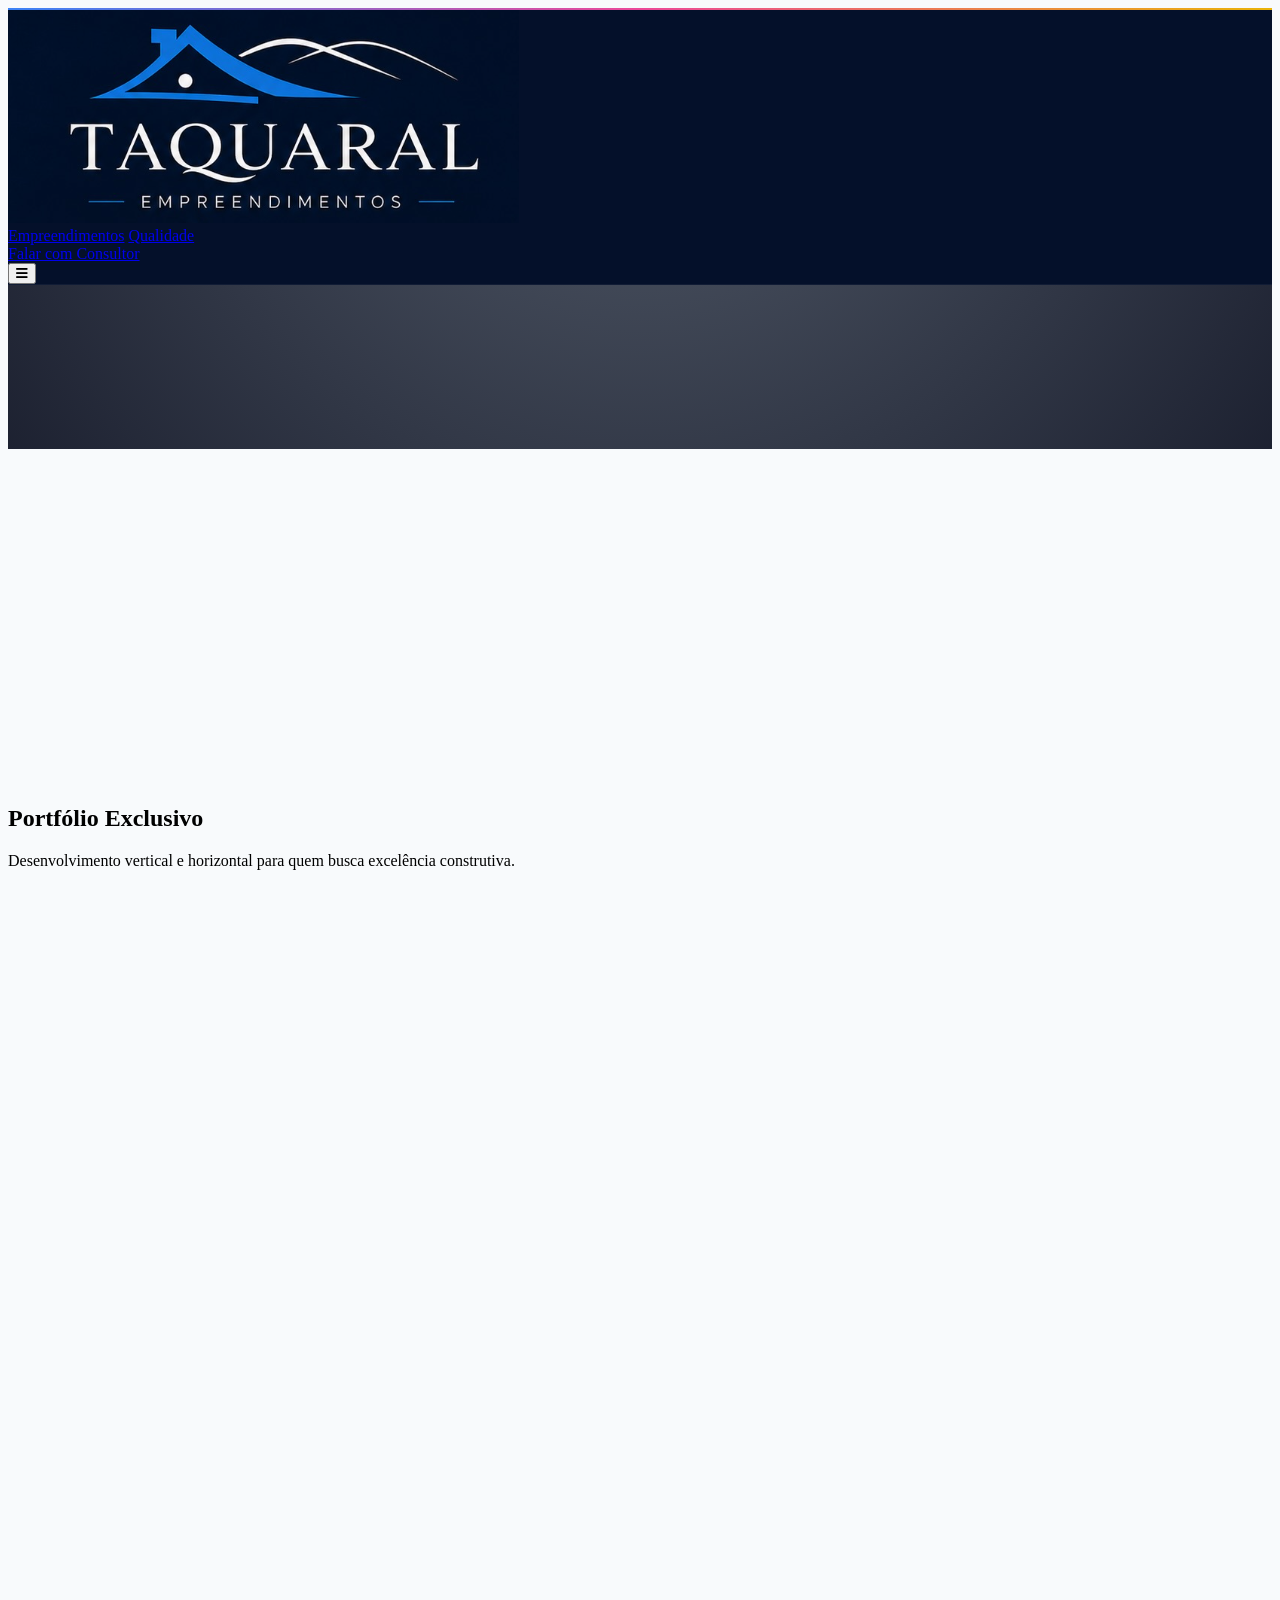
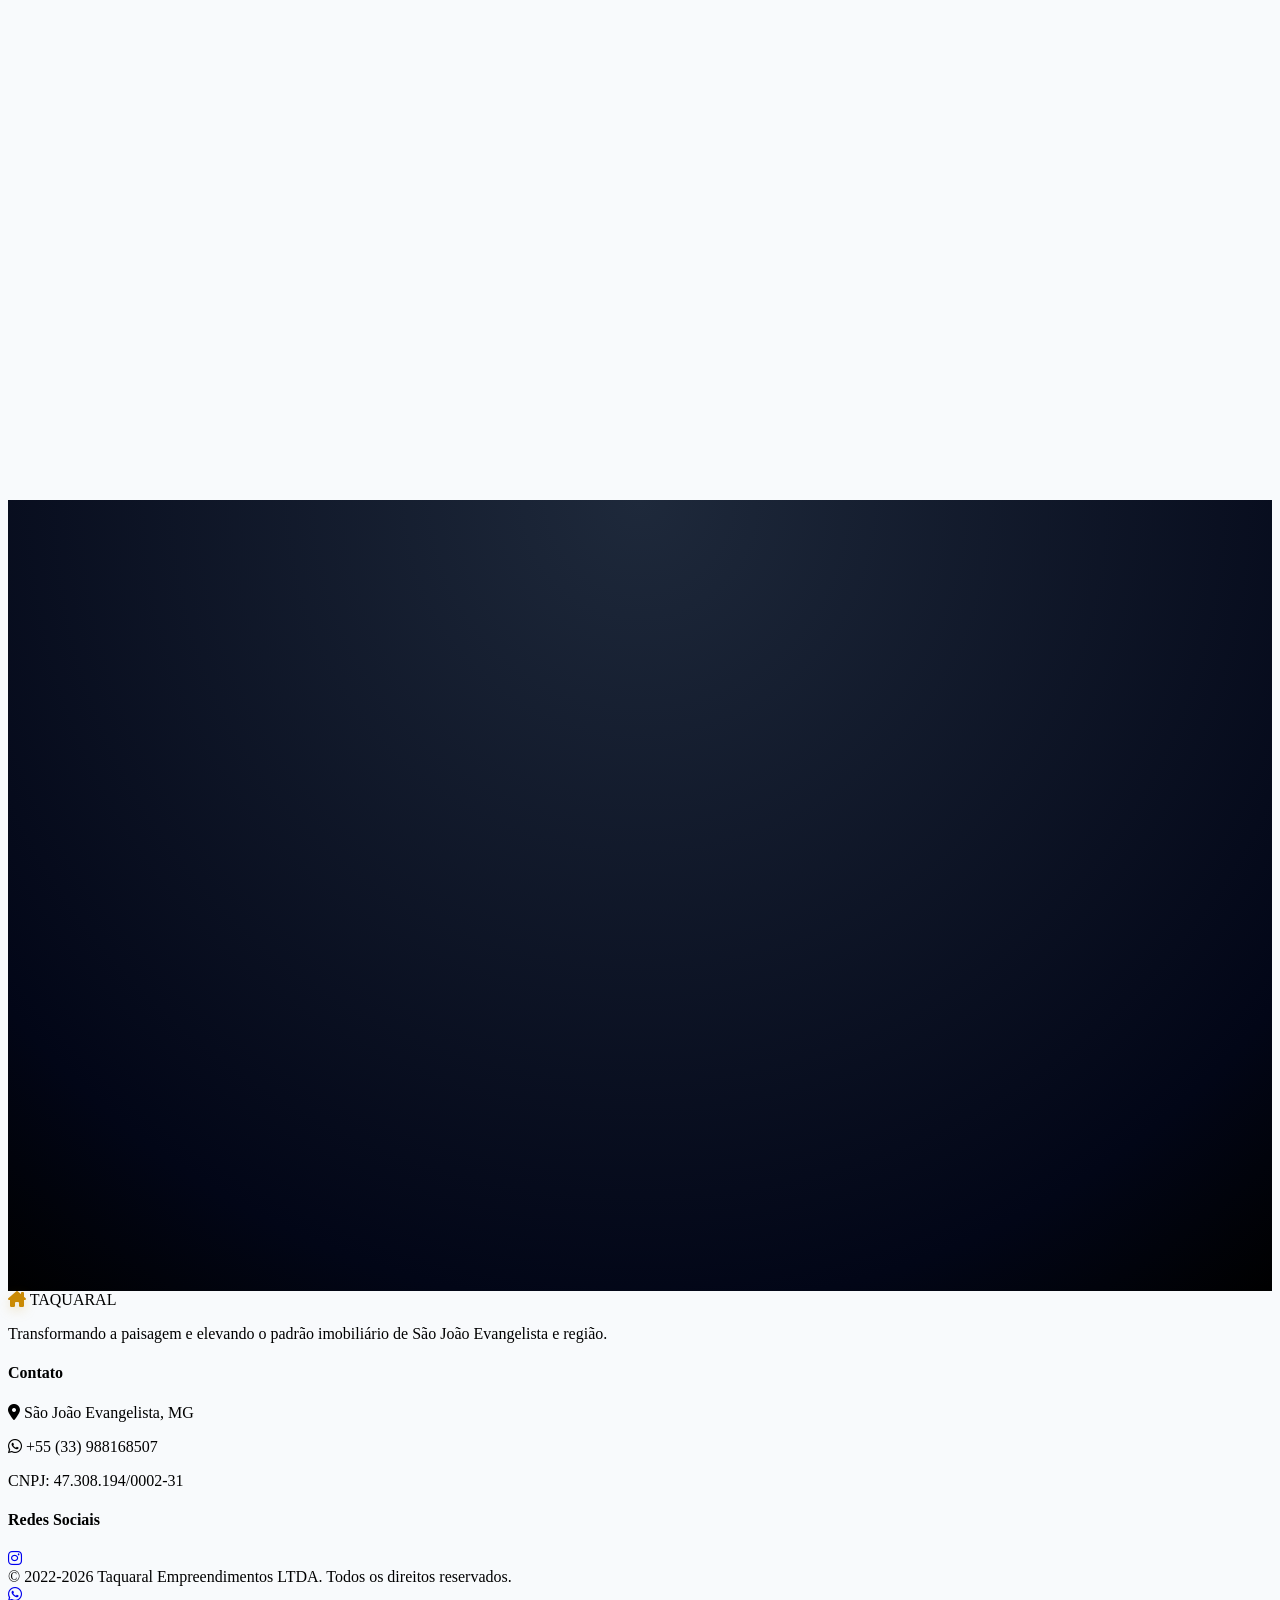
==== index.html @ 6a2c551d "Primeira versão do site Taquaral" ====
<!DOCTYPE html>
<html lang="pt-BR">
<head>
    <meta charset="UTF-8">
    <meta name="viewport" content="width=device-width, initial-scale=1.0">
    <title>Taquaral Empreendimentos | Elevando o Padrão em São João Evangelista</title>
    
    <link rel="preconnect" href="https://fonts.googleapis.com">
    <link rel="preconnect" href="https://fonts.gstatic.com" crossorigin>
    <link href="https://fonts.googleapis.com/css2?family=Inter:wght@300;400;600&family=Playfair+Display:wght@600;700&display=swap" rel="stylesheet">
    <link rel="stylesheet" href="https://cdnjs.cloudflare.com/ajax/libs/font-awesome/6.4.0/css/all.min.css">
    <link href="https://unpkg.com/aos@2.3.1/dist/aos.css" rel="stylesheet">
    <link rel="icon" type="image/png" sizes="16x16"  href="./favicons/favicon-16x16.png">
    <meta name="msapplication-TileColor" content="#ffffff">
    <meta name="theme-color" content="#ffffff">
    <link rel="stylesheet" href="style.css">
    
    <script src="https://cdn.tailwindcss.com"></script>
    <script src="script.js" defer></script>
</head>
<body class="font-sans text-gray-800 bg-slate-50 antialiased">

    <header class="fixed w-full z-50 glass-surface-dark border-holographic-top transition-all duration-500"
    style="background: #04102a;">
        <div class="max-w-7xl mx-auto px-6 lg:px-12">
            <div class="flex justify-between items-center h-24">
                <div class="flex items-center gap-4 flex-shrink-0">
                    <!-- <i class="fa-solid fa-house-chimney text-3xl icon-trust-gold"></i> -->
                    <!-- <div class="flex flex-col justify-center mt-1">
                        <span class="font-serif font-bold text-2xl text-white tracking-[0.15em] leading-none">TAQUARAL</span>
                        <span class="font-sans text-[0.55rem] text-gray-400 tracking-[0.4em] font-semibold uppercase leading-tight mt-1 ml-1">Empreendimentos</span>
                    </div> -->
                    <div class="h-20 w-48 flex items-center">
                        <img
                            src="./img/logo.png"
                            alt="Logo"
                            class="w-full h-full object-contain"
                        >
                    </div>
                </div>
                <nav class="hidden md:flex space-x-10">
                    <a href="#empreendimentos" class="text-gray-300 hover:text-white transition font-medium text-sm tracking-wide">Empreendimentos</a>
                    <a href="#qualidade" class="text-gray-300 hover:text-white transition font-medium text-sm tracking-wide">Qualidade</a>
                </nav>
                <div class="hidden md:flex">
                    <a href="https://wa.me/5533988168507" target="_blank" class="text-sm font-semibold tracking-wide text-white border border-gray-600 hover:border-taquaral-gold hover:text-taquaral-gold px-8 py-3 rounded-full transition-all duration-300 ease-out">
                        Falar com Consultor
                    </a>
                </div>
                <div class="md:hidden flex items-center">
                    <button class="text-white text-2xl"><i class="fa-solid fa-bars"></i></button>
                </div>
            </div>
        </div>
    </header>

    <section class="relative pt-48 pb-32 lg:pt-56 lg:pb-40 bg-hero-image overflow-hidden">
        <div class="relative max-w-5xl mx-auto px-6 lg:px-12 text-center flex flex-col items-center">
            <span data-aos="fade-down" class="inline-block py-1.5 px-4 rounded-full border border-gray-700 bg-white/5 backdrop-blur-sm text-gray-300 font-medium text-xs mb-10 uppercase tracking-[0.2em]">
                Pioneirismo em São João Evangelista
            </span>
            <h1 data-aos="fade-up" data-aos-delay="100" class="text-5xl md:text-7xl font-serif font-bold text-white mb-8 leading-[1.1] tracking-tight">
                Elevando o padrão <br/> 
                <span class="text-gradient-holographic">do seu novo lar.</span>
            </h1>
            <p data-aos="fade-up" data-aos-delay="200" class="mt-6 text-lg md:text-xl text-gray-400 max-w-2xl mx-auto mb-14 font-light leading-relaxed">
                Do 1º prédio de 10 andares da cidade aos loteamentos perfeitamente planejados. Descubra o equilíbrio entre conforto, valorização e qualidade certificada.
            </p>
            <div data-aos="fade-up" data-aos-delay="300">
                <a href="#empreendimentos" class="btn-premium inline-flex items-center gap-3 bg-amber-500 hover:bg-amber-400 text-slate-900 px-10 py-4 rounded-full font-bold text-[0.9rem] uppercase tracking-widest transition-all">
                    Conhecer o Portfólio
                    <i class="fa-solid fa-arrow-right text-sm"></i>
                </a>
            </div>
        </div>
    </section>

    <section class="relative z-10 -mt-16 mx-4 sm:mx-8 lg:max-w-6xl lg:mx-auto">
        <div data-aos="fade-up" data-aos-delay="400" class="glass-surface rounded-2xl p-2 shadow-premium">
            <div class="grid grid-cols-1 md:grid-cols-3 gap-1 md:gap-0 divide-y md:divide-y-0 md:divide-x divide-gray-200/50">
                <div class="p-10 flex flex-col items-center text-center group">
                    <i class="fa-solid fa-certificate text-3xl icon-trust-gold mb-5 transition-transform duration-500 group-hover:scale-110"></i>
                    <h3 class="font-serif font-bold text-slate-900 text-lg mb-2">Qualidade Certificada</h3>
                    <p class="text-sm text-gray-500 font-light leading-relaxed">Selo internacional (ISO 9001) que comprova nosso padrão de gestão.</p>
                </div>
                <div class="p-10 flex flex-col items-center text-center group">
                    <i class="fa-solid fa-shield-halved text-3xl text-blue-600 mb-5 transition-transform duration-500 group-hover:scale-110"></i>
                    <h3 class="font-serif font-bold text-slate-900 text-lg mb-2">Obra Segura e Fiscalizada</h3>
                    <p class="text-sm text-gray-500 font-light leading-relaxed">Certificação nacional que garante segurança e qualidade em cada etapa da construção.</p>
                </div>
                <div class="p-10 flex flex-col items-center text-center group">
                    <i class="fa-solid fa-city text-3xl text-pink-600 mb-5 transition-transform duration-500 group-hover:scale-110"></i>
                    <h3 class="font-serif font-bold text-slate-900 text-lg mb-2">Desenvolvimento Urbano</h3>
                    <p class="text-sm text-gray-500 font-light leading-relaxed">Transformando a paisagem de São João Evangelista.</p>
                </div>
            </div>
        </div>
    </section>

    <section id="empreendimentos" class="py-32 bg-slate-50">
        <div class="max-w-7xl mx-auto px-6 lg:px-12">
            <div class="text-center mb-20">
                <h2 class="text-4xl font-serif font-bold text-slate-900 mb-4">Portfólio Exclusivo</h2>
                <div class="h-1 w-12 bg-amber-500 mx-auto mb-6"></div>
                <p class="text-gray-500 max-w-2xl mx-auto font-light">Desenvolvimento vertical e horizontal para quem busca excelência construtiva.</p>
            </div>

            <div class="grid grid-cols-1 md:grid-cols-2 lg:grid-cols-3 gap-12">
                <div data-aos="fade-up" data-aos-delay="100" class="card-interactive bg-white rounded-2xl overflow-hidden border border-gray-100 shadow-premium flex flex-col">
                    <div class="h-72 overflow-hidden relative">
                        <div class="absolute top-5 left-5 bg-slate-900/80 backdrop-blur-md text-white text-[0.65rem] font-bold px-4 py-1.5 rounded-full z-10 tracking-widest uppercase border border-white/10">Lançamento</div>
                        <img src="img/imperador_residence.PNG" alt="Imperador Residence" class="w-full h-full object-cover transition-transform duration-700 hover:scale-105">
                    </div>
                    <div class="p-10 flex-grow flex flex-col">
                        <h3 class="font-serif font-bold text-2xl text-slate-900 mb-3">Imperador Residence</h3>
                        <p class="text-sm text-gray-500 font-light mb-8 leading-relaxed flex-grow">O primeiro edifício de 10 andares de São João Evangelista. Um marco urbano que redefine o morar bem.</p>
                        <a href="https://wa.me/5533988168507" target="_blank" class="inline-flex items-center text-amber-600 font-semibold text-sm tracking-wide group uppercase">
                            Consultar Unidades
                            <i class="fa-solid fa-arrow-right ml-2 transform transition-transform group-hover:translate-x-1"></i>
                        </a>
                    </div>
                </div>

                <div data-aos="fade-up" data-aos-delay="250" class="card-interactive bg-white rounded-2xl overflow-hidden border border-gray-100 shadow-premium flex flex-col">
                    <div class="h-72 overflow-hidden relative">
                        <img src="./img/icone_residensia.png" alt="Ícone Residence" class="w-full h-full object-cover transition-transform duration-700 hover:scale-105">" alt="Ícone Residence" class="w-full h-full object-cover transition-transform duration-700 hover:scale-105">
                    </div>
                    <div class="p-10 flex-grow flex flex-col">
                        <h3 class="font-serif font-bold text-2xl text-slate-900 mb-3">Ícone Residence</h3>
                        <p class="text-sm text-gray-500 font-light mb-8 leading-relaxed flex-grow">Exclusividade e alto padrão em apartamentos desenhados para o máximo conforto da sua família.</p>
                        <a href="https://wa.me/5533988168507" target="_blank" class="inline-flex items-center text-amber-600 font-semibold text-sm tracking-wide group uppercase">
                            Consultar Unidades
                            <i class="fa-solid fa-arrow-right ml-2 transform transition-transform group-hover:translate-x-1"></i>
                        </a>
                    </div>
                </div>

                <div data-aos="fade-up" data-aos-delay="400" class="card-interactive bg-white rounded-2xl overflow-hidden border border-gray-100 shadow-premium flex flex-col">
                    <div class="h-72 overflow-hidden relative">
                        <div class="absolute top-5 left-5 bg-emerald-600 text-white text-[0.65rem] font-bold px-4 py-1.5 rounded-full z-10 tracking-widest uppercase">Vendas Aceleradas</div>
                        <img src="img/la_reserve.png" alt="Loteamento LL'a Reserve" class="w-full h-full object-cover transition-transform duration-700 hover:scale-105">
                    </div>
                    <div class="p-10 flex-grow flex flex-col">
                        <h3 class="font-serif font-bold text-2xl text-slate-900 mb-3">Loteamento LL'a Reserve</h3>
                        <p class="text-sm text-gray-500 font-light mb-8 leading-relaxed flex-grow">Infraestrutura completa e planejamento urbano inteligente para você construir ou investir.</p>
                        <a href="https://wa.me/5533988168507" target="_blank" class="inline-flex items-center text-amber-600 font-semibold text-sm tracking-wide group uppercase">
                            Garantir Meu Lote
                            <i class="fa-solid fa-arrow-right ml-2 transform transition-transform group-hover:translate-x-1"></i>
                        </a>
                    </div>
                </div>
            </div>
        </div>
    </section>

    <section id="qualidade" class="py-32 bg-radial-navy relative text-white overflow-hidden">
        <div class="max-w-7xl mx-auto px-6 lg:px-12 relative z-10">
            <div class="grid grid-cols-1 lg:grid-cols-2 gap-16 items-center">
                <div data-aos="fade-right">
                    <h2 class="text-4xl font-serif font-bold mb-6 leading-tight">A única construtora da região com padrão de excelência auditado.</h2>
                    <p class="text-gray-400 mb-8 text-lg font-light leading-relaxed">
                        Em um mercado marcado pela informalidade, a Taquaral nasceu para profissionalizar o desenvolvimento urbano de São João Evangelista.
                    </p>
                    <ul class="space-y-6">
                        <li class="flex items-start gap-4">
                            <i class="fa-solid fa-circle-check text-amber-500 text-xl mt-1"></i>
                            <div>
                                <strong class="block text-lg font-serif">Certificação Rigorosa</strong>
                                <span class="text-gray-400 font-light">Processos documentados e auditorias independentes anuais.</span>
                            </div>
                        </li>
                        <li class="flex items-start gap-4">
                            <i class="fa-solid fa-people-group text-amber-500 text-xl mt-1"></i>
                            <div>
                                <strong class="block text-lg font-serif">Compromisso Social</strong>
                                <span class="text-gray-400 font-light">Incentivo contínuo ao esporte e à cultura local.</span>
                            </div>
                        </li>
                    </ul>
                    <div class="mt-10">
                        <a href="https://instagram.com/taquaralempreendimentos" target="_blank" class="inline-flex items-center gap-3 text-pink-400 hover:text-pink-300 font-semibold transition tracking-wide text-sm uppercase">
                            <i class="fa-brands fa-instagram text-xl"></i> Acompanhe bastidores no Instagram
                        </a>
                    </div>
                </div>
                <div class="grid grid-cols-2 gap-6">
                    <img data-aos="fade-down-left" src="https://images.unsplash.com/photo-1503387762-592deb58ef4e?q=80&w=600" alt="Obra 1" class="rounded-2xl object-cover h-80 w-full shadow-2xl">
                    <img data-aos="fade-up-left" data-aos-delay="200" src="./img/1048-600x600.jpg" alt="Obra 2" class="rounded-2xl object-cover h-80 w-full shadow-2xl mt-12">
                </div>
            </div>
        </div>
    </section>

    <footer class="bg-slate-950 text-gray-400 py-16 border-t border-slate-800">
        <div class="max-w-7xl mx-auto px-6 lg:px-12 grid grid-cols-1 md:grid-cols-3 gap-12">
            <div>
                <div class="flex items-center gap-3 mb-6">
                    <i class="fa-solid fa-house-chimney text-2xl icon-trust-gold"></i>
                    <span class="font-serif font-bold text-xl text-white tracking-widest">TAQUARAL</span>
                </div>
                <p class="text-sm font-light leading-relaxed">Transformando a paisagem e elevando o padrão imobiliário de São João Evangelista e região.</p>
            </div>
            <div>
                <h4 class="text-white font-serif font-bold text-lg mb-6">Contato</h4>
                <p class="text-sm font-light mb-3"><i class="fa-solid fa-location-dot mr-3 text-amber-500"></i> São João Evangelista, MG</p>
                <p class="text-sm font-light mb-3"><i class="fa-brands fa-whatsapp mr-3 text-amber-500"></i> +55 (33) 988168507</p>
                <p class="text-sm font-light mt-4 text-gray-500">CNPJ: 47.308.194/0002-31</p>
            </div>
            <div>
                <h4 class="text-white font-serif font-bold text-lg mb-6">Redes Sociais</h4>
                <a href="https://instagram.com/taquaralempreendimentos" target="_blank" class="w-12 h-12 rounded-full bg-slate-900 border border-slate-800 flex items-center justify-center hover:bg-amber-500 hover:text-slate-950 transition text-lg text-white">
                    <i class="fa-brands fa-instagram"></i>
                </a>
            </div>
        </div>
        <div class="max-w-7xl mx-auto px-6 lg:px-12 mt-16 pt-8 border-t border-slate-900 text-xs font-light text-center text-gray-600">
            &copy; 2022-2026 Taquaral Empreendimentos LTDA. Todos os direitos reservados.
        </div>
    </footer>

    <a href="https://wa.me/5533988168507" target="_blank" class="fixed bottom-8 right-8 bg-emerald-500 hover:bg-emerald-400 text-white w-16 h-16 rounded-full flex items-center justify-center text-3xl shadow-2xl hover:scale-105 transition-all z-50">
        <i class="fa-brands fa-whatsapp"></i>
    </a>

    <script src="https://unpkg.com/aos@2.3.1/dist/aos.js"></script>


</body>
</html>
---- style.css ----
html {
    scroll-behavior: smooth;
    -webkit-font-smoothing: antialiased;
    -moz-osx-font-smoothing: grayscale;
}

body {
    background-color: #f8fafc;
}

.bg-radial-navy {
    background: radial-gradient(circle at 50% 0%, #1e293b 0%, #020617 80%, #000000 100%);
}

.bg-hero-image {
    background-image: radial-gradient(circle at 50% 0%, rgba(30, 41, 59, 0.75) 0%, rgba(2, 6, 23, 0.92) 80%, rgba(0, 0, 0, 0.97) 100%),
    url('https://images.unsplash.com/photo-1545324418-cc1a3fa10c00?q=80&w=2000&auto=format&fit=crop');
    background-size: cover;
    background-position: center;
    background-repeat: no-repeat;
    background-attachment: fixed;
}

.text-gradient-holographic {
    background: linear-gradient(135deg, #3b82f6 0%, #ec4899 50%, #eab308 100%);
    -webkit-background-clip: text;
    -webkit-text-fill-color: transparent;
    background-clip: text;
}

.border-holographic-top {
    position: relative;
}

.border-holographic-top::before {
    content: '';
    position: absolute;
    top: 0; 
    left: 0; 
    right: 0;
    height: 2px;
    background: linear-gradient(90deg, #3b82f6, #ec4899, #eab308);
}

.glass-surface {
    background: rgba(255, 255, 255, 0.75);
    backdrop-filter: blur(16px);
    -webkit-backdrop-filter: blur(16px);
    border: 1px solid rgba(255, 255, 255, 0.4);
}

.glass-surface-dark {
    background: rgba(2, 6, 23, 0.75);
    backdrop-filter: blur(20px);
    -webkit-backdrop-filter: blur(20px);
    border-bottom: 1px solid rgba(255, 255, 255, 0.05);
}

.shadow-premium {
    box-shadow: 
        0 2px 4px rgba(15, 23, 42, 0.02),
        0 8px 16px rgba(15, 23, 42, 0.04),
        0 16px 32px rgba(15, 23, 42, 0.04),
        0 24px 64px rgba(15, 23, 42, 0.06);
}

:root {
    --ease-elite: cubic-bezier(0.16, 1, 0.3, 1); 
}

.card-interactive {
    transition: transform 0.6s var(--ease-elite), box-shadow 0.6s var(--ease-elite);
    will-change: transform;
}

.card-interactive:hover {
    transform: translateY(-8px);
    box-shadow: 
        0 4px 8px rgba(15, 23, 42, 0.02),
        0 16px 32px rgba(15, 23, 42, 0.06),
        0 32px 64px rgba(15, 23, 42, 0.08);
}

.btn-premium {
    position: relative;
    overflow: hidden;
    transition: all 0.4s var(--ease-elite);
}

.btn-premium::after {
    content: '';
    position: absolute;
    top: 0; 
    left: -100%;
    width: 100%; 
    height: 100%;
    background: linear-gradient(90deg, transparent, rgba(255,255,255,0.2), transparent);
    transition: left 0.6s var(--ease-elite);
}

.btn-premium:hover::after {
    left: 100%;
}

.btn-premium:hover {
    transform: translateY(-2px);
    box-shadow: 0 10px 20px -5px rgba(202, 138, 4, 0.3);
}

.icon-trust-gold {
    color: #ca8a04;
    filter: drop-shadow(0 4px 6px rgba(202, 138, 4, 0.2));
}
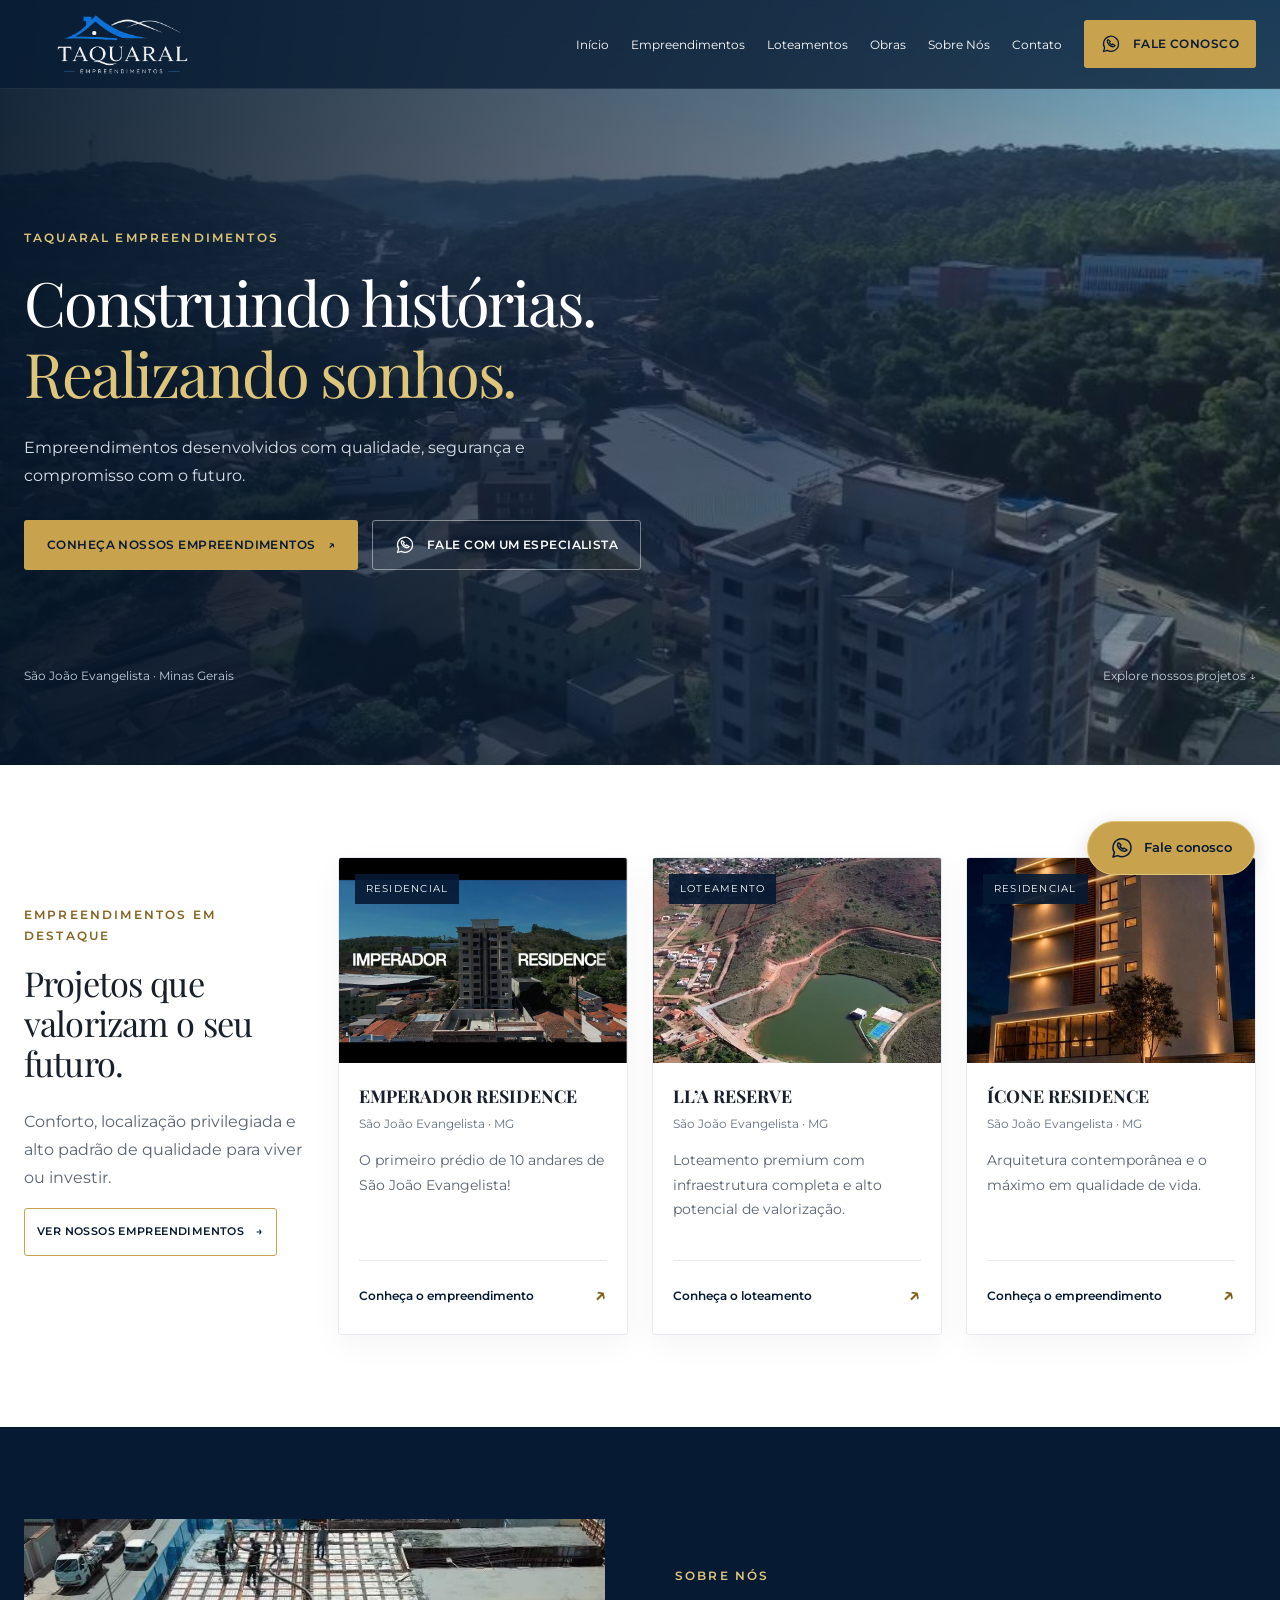
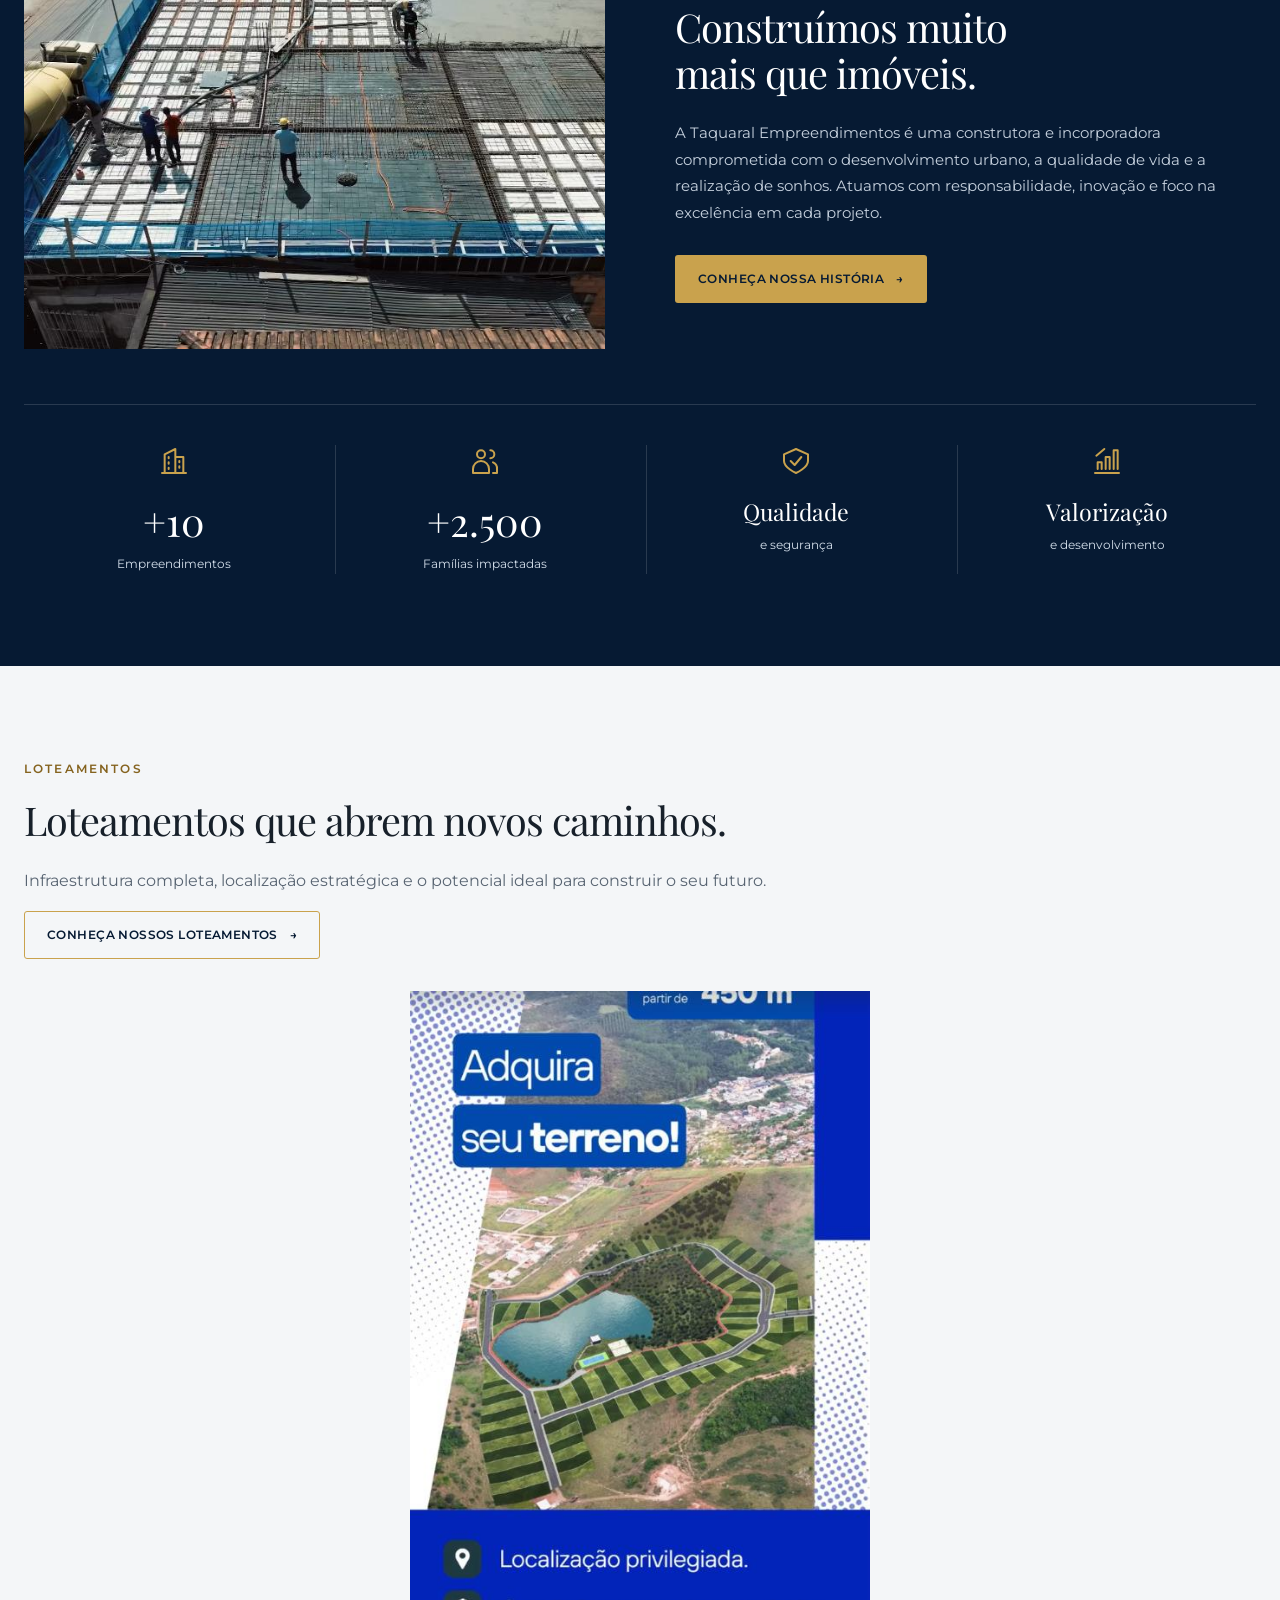
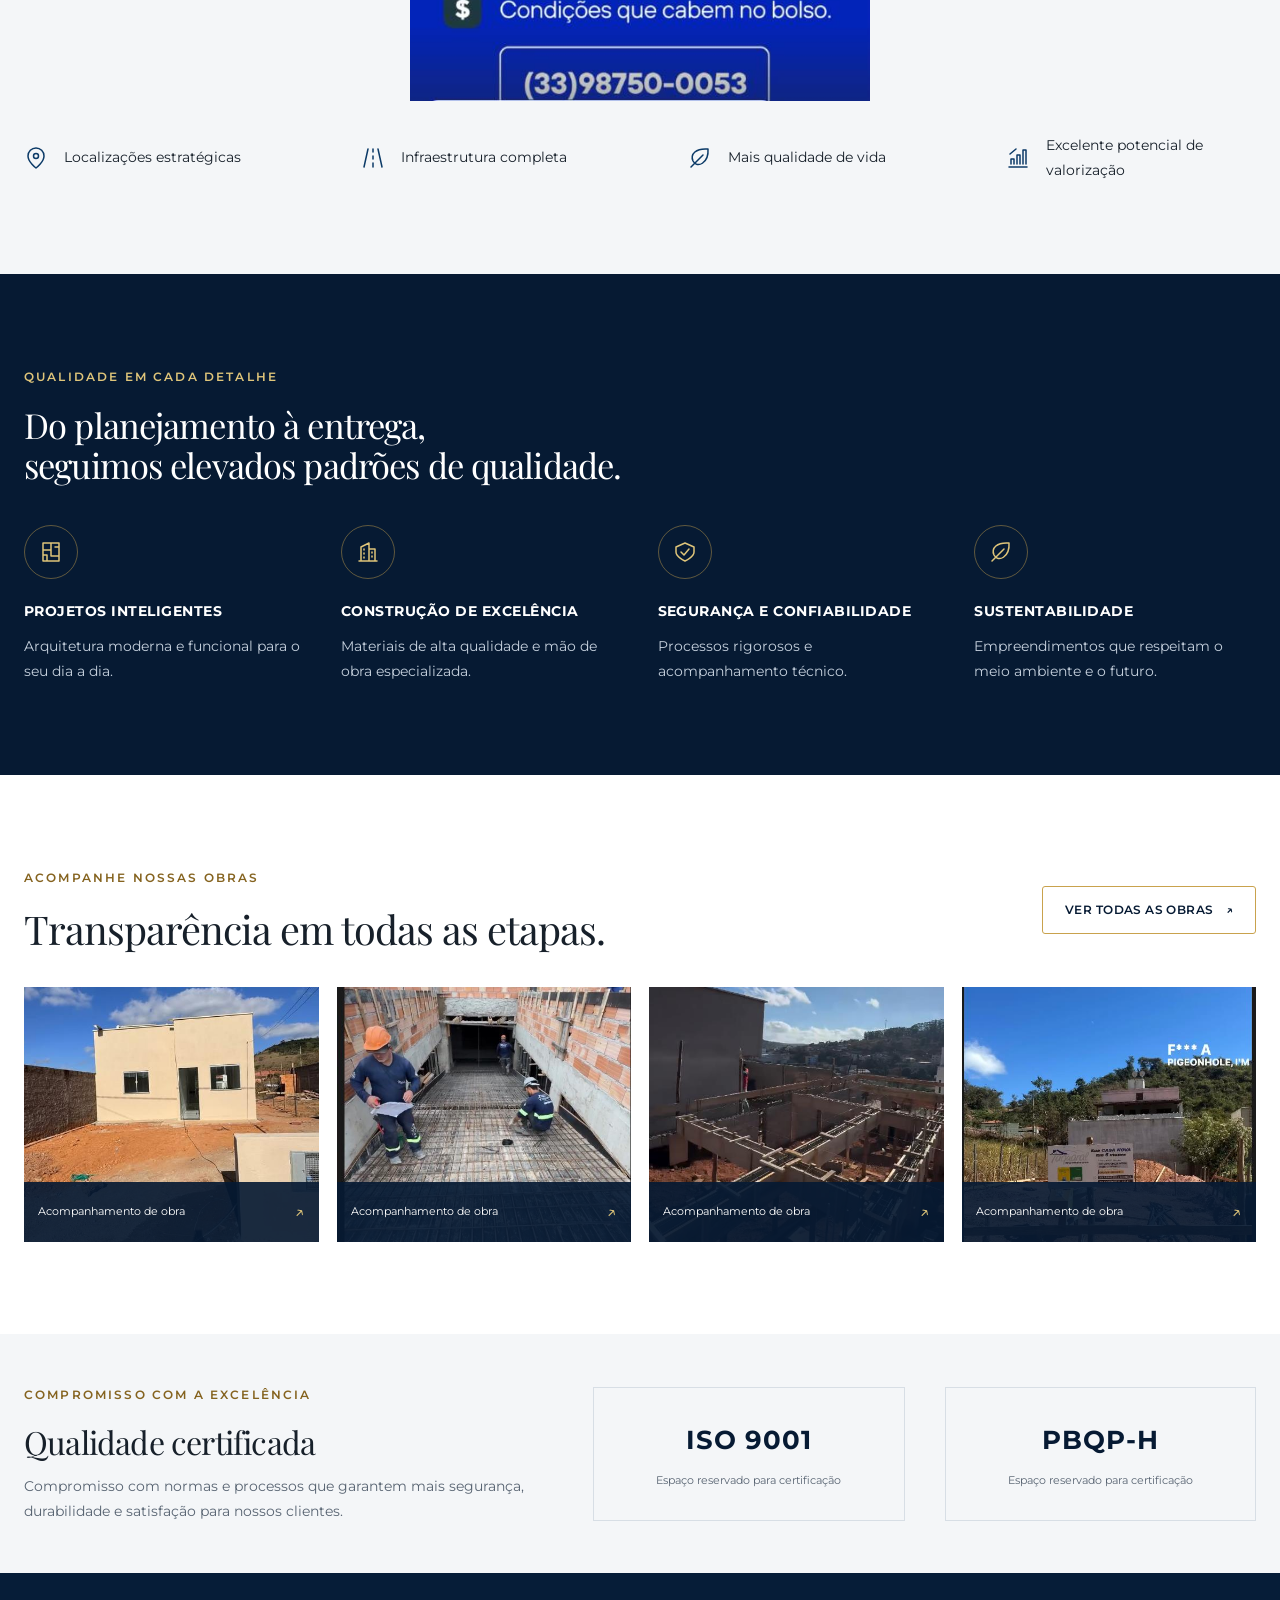
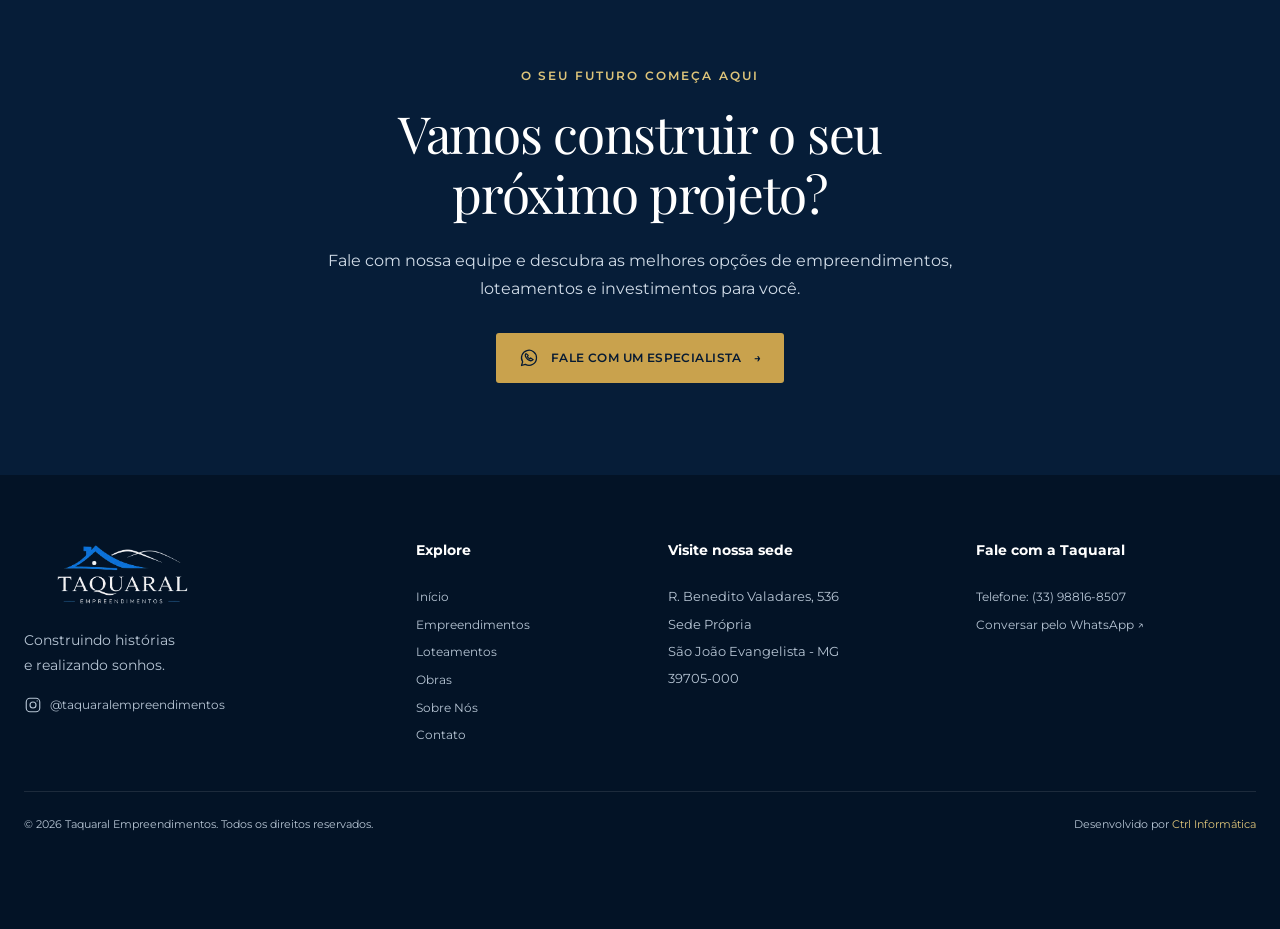
==== commit c8af7527: "Novo site Taquaral Empreendimentos" ====
--- a/index.html
+++ b/index.html
@@ -1,229 +1,83 @@
-<!DOCTYPE html>
+<!doctype html>
 <html lang="pt-BR">
 <head>
-    <meta charset="UTF-8">
-    <meta name="viewport" content="width=device-width, initial-scale=1.0">
-    <title>Taquaral Empreendimentos | Elevando o Padrão em São João Evangelista</title>
-    
-    <link rel="preconnect" href="https://fonts.googleapis.com">
-    <link rel="preconnect" href="https://fonts.gstatic.com" crossorigin>
-    <link href="https://fonts.googleapis.com/css2?family=Inter:wght@300;400;600&family=Playfair+Display:wght@600;700&display=swap" rel="stylesheet">
-    <link rel="stylesheet" href="https://cdnjs.cloudflare.com/ajax/libs/font-awesome/6.4.0/css/all.min.css">
-    <link href="https://unpkg.com/aos@2.3.1/dist/aos.css" rel="stylesheet">
-    <link rel="icon" type="image/png" sizes="16x16"  href="./favicons/favicon-16x16.png">
-    <meta name="msapplication-TileColor" content="#ffffff">
-    <meta name="theme-color" content="#ffffff">
-    <link rel="stylesheet" href="style.css">
-    
-    <script src="https://cdn.tailwindcss.com"></script>
-    <script src="script.js" defer></script>
+<meta charset="UTF-8"><meta name="viewport" content="width=device-width, initial-scale=1"><meta name="theme-color" content="#061A33">
+<title>Taquaral Empreendimentos | Construindo Histórias</title>
+<meta name="description" content="Taquaral Empreendimentos. Construtora, incorporadora, empreendimentos residenciais e loteamentos em São João Evangelista - MG.">
+<meta name="keywords" content="Taquaral Empreendimentos, construtora São João Evangelista, imóveis São João Evangelista, loteamentos, apartamentos, empreendimentos imobiliários, Minas Gerais">
+<meta property="og:type" content="website"><meta property="og:locale" content="pt_BR"><meta property="og:title" content="Taquaral Empreendimentos | Construindo Histórias"><meta property="og:description" content="Empreendimentos desenvolvidos com qualidade, segurança e compromisso com o futuro em São João Evangelista - MG.">
+<meta name="twitter:card" content="summary"><meta name="twitter:title" content="Taquaral Empreendimentos | Construindo Histórias"><meta name="twitter:description" content="Empreendimentos e loteamentos em São João Evangelista - MG.">
+<!-- PUBLICAÇÃO: configure a URL real e descomente. -->
+<!-- <link rel="canonical" href="https://SEU-DOMINIO/"> -->
+<!-- <meta property="og:url" content="https://SEU-DOMINIO/"> -->
+<!-- Favicon provisório; substitua pelo ícone oficial. -->
+<link rel="icon" type="image/svg+xml" href="data:image/svg+xml,%3Csvg xmlns='http://www.w3.org/2000/svg' viewBox='0 0 32 32'%3E%3Crect width='32' height='32' rx='3' fill='%23061A33'/%3E%3Ctext x='16' y='24' text-anchor='middle' font-family='Georgia' font-size='25' fill='%23C9A24D'%3ET%3C/text%3E%3C/svg%3E">
+<link rel="preconnect" href="https://fonts.googleapis.com"><link rel="preconnect" href="https://fonts.gstatic.com" crossorigin>
+<link href="https://fonts.googleapis.com/css2?family=Montserrat:wght@400;500;600;700&family=Playfair+Display:ital,wght@0,400;0,500;0,600;1,400&display=swap" rel="stylesheet">
+<link rel="stylesheet" href="css/style.css"><link rel="stylesheet" href="css/responsive.css"><script src="js/main.js" defer></script><script src="js/analytics.js" defer></script>
+<script type="application/ld+json">{"@context":"https://schema.org","@type":"Organization","name":"Taquaral Empreendimentos","telephone":"+55 33 98816-8507","address":{"@type":"PostalAddress","streetAddress":"R. Benedito Valadares, 536","addressLocality":"São João Evangelista","addressRegion":"MG","postalCode":"39705-000","addressCountry":"BR"},"sameAs":["https://www.instagram.com/taquaralempreendimentos/"]}</script>
 </head>
-<body class="font-sans text-gray-800 bg-slate-50 antialiased">
-
-    <header class="fixed w-full z-50 glass-surface-dark border-holographic-top transition-all duration-500"
-    style="background: #04102a;">
-        <div class="max-w-7xl mx-auto px-6 lg:px-12">
-            <div class="flex justify-between items-center h-24">
-                <div class="flex items-center gap-4 flex-shrink-0">
-                    <!-- <i class="fa-solid fa-house-chimney text-3xl icon-trust-gold"></i> -->
-                    <!-- <div class="flex flex-col justify-center mt-1">
-                        <span class="font-serif font-bold text-2xl text-white tracking-[0.15em] leading-none">TAQUARAL</span>
-                        <span class="font-sans text-[0.55rem] text-gray-400 tracking-[0.4em] font-semibold uppercase leading-tight mt-1 ml-1">Empreendimentos</span>
-                    </div> -->
-                    <div class="h-20 w-48 flex items-center">
-                        <img
-                            src="./img/logo.png"
-                            alt="Logo"
-                            class="w-full h-full object-contain"
-                        >
-                    </div>
-                </div>
-                <nav class="hidden md:flex space-x-10">
-                    <a href="#empreendimentos" class="text-gray-300 hover:text-white transition font-medium text-sm tracking-wide">Empreendimentos</a>
-                    <a href="#qualidade" class="text-gray-300 hover:text-white transition font-medium text-sm tracking-wide">Qualidade</a>
-                </nav>
-                <div class="hidden md:flex">
-                    <a href="https://wa.me/5533988168507" target="_blank" class="text-sm font-semibold tracking-wide text-white border border-gray-600 hover:border-taquaral-gold hover:text-taquaral-gold px-8 py-3 rounded-full transition-all duration-300 ease-out">
-                        Falar com Consultor
-                    </a>
-                </div>
-                <div class="md:hidden flex items-center">
-                    <button class="text-white text-2xl"><i class="fa-solid fa-bars"></i></button>
-                </div>
-            </div>
-        </div>
-    </header>
-
-    <section class="relative pt-48 pb-32 lg:pt-56 lg:pb-40 bg-hero-image overflow-hidden">
-        <div class="relative max-w-5xl mx-auto px-6 lg:px-12 text-center flex flex-col items-center">
-            <span data-aos="fade-down" class="inline-block py-1.5 px-4 rounded-full border border-gray-700 bg-white/5 backdrop-blur-sm text-gray-300 font-medium text-xs mb-10 uppercase tracking-[0.2em]">
-                Pioneirismo em São João Evangelista
-            </span>
-            <h1 data-aos="fade-up" data-aos-delay="100" class="text-5xl md:text-7xl font-serif font-bold text-white mb-8 leading-[1.1] tracking-tight">
-                Elevando o padrão <br/> 
-                <span class="text-gradient-holographic">do seu novo lar.</span>
-            </h1>
-            <p data-aos="fade-up" data-aos-delay="200" class="mt-6 text-lg md:text-xl text-gray-400 max-w-2xl mx-auto mb-14 font-light leading-relaxed">
-                Do 1º prédio de 10 andares da cidade aos loteamentos perfeitamente planejados. Descubra o equilíbrio entre conforto, valorização e qualidade certificada.
-            </p>
-            <div data-aos="fade-up" data-aos-delay="300">
-                <a href="#empreendimentos" class="btn-premium inline-flex items-center gap-3 bg-amber-500 hover:bg-amber-400 text-slate-900 px-10 py-4 rounded-full font-bold text-[0.9rem] uppercase tracking-widest transition-all">
-                    Conhecer o Portfólio
-                    <i class="fa-solid fa-arrow-right text-sm"></i>
-                </a>
-            </div>
-        </div>
-    </section>
-
-    <section class="relative z-10 -mt-16 mx-4 sm:mx-8 lg:max-w-6xl lg:mx-auto">
-        <div data-aos="fade-up" data-aos-delay="400" class="glass-surface rounded-2xl p-2 shadow-premium">
-            <div class="grid grid-cols-1 md:grid-cols-3 gap-1 md:gap-0 divide-y md:divide-y-0 md:divide-x divide-gray-200/50">
-                <div class="p-10 flex flex-col items-center text-center group">
-                    <i class="fa-solid fa-certificate text-3xl icon-trust-gold mb-5 transition-transform duration-500 group-hover:scale-110"></i>
-                    <h3 class="font-serif font-bold text-slate-900 text-lg mb-2">Qualidade Certificada</h3>
-                    <p class="text-sm text-gray-500 font-light leading-relaxed">Selo internacional (ISO 9001) que comprova nosso padrão de gestão.</p>
-                </div>
-                <div class="p-10 flex flex-col items-center text-center group">
-                    <i class="fa-solid fa-shield-halved text-3xl text-blue-600 mb-5 transition-transform duration-500 group-hover:scale-110"></i>
-                    <h3 class="font-serif font-bold text-slate-900 text-lg mb-2">Obra Segura e Fiscalizada</h3>
-                    <p class="text-sm text-gray-500 font-light leading-relaxed">Certificação nacional que garante segurança e qualidade em cada etapa da construção.</p>
-                </div>
-                <div class="p-10 flex flex-col items-center text-center group">
-                    <i class="fa-solid fa-city text-3xl text-pink-600 mb-5 transition-transform duration-500 group-hover:scale-110"></i>
-                    <h3 class="font-serif font-bold text-slate-900 text-lg mb-2">Desenvolvimento Urbano</h3>
-                    <p class="text-sm text-gray-500 font-light leading-relaxed">Transformando a paisagem de São João Evangelista.</p>
-                </div>
-            </div>
-        </div>
-    </section>
-
-    <section id="empreendimentos" class="py-32 bg-slate-50">
-        <div class="max-w-7xl mx-auto px-6 lg:px-12">
-            <div class="text-center mb-20">
-                <h2 class="text-4xl font-serif font-bold text-slate-900 mb-4">Portfólio Exclusivo</h2>
-                <div class="h-1 w-12 bg-amber-500 mx-auto mb-6"></div>
-                <p class="text-gray-500 max-w-2xl mx-auto font-light">Desenvolvimento vertical e horizontal para quem busca excelência construtiva.</p>
-            </div>
-
-            <div class="grid grid-cols-1 md:grid-cols-2 lg:grid-cols-3 gap-12">
-                <div data-aos="fade-up" data-aos-delay="100" class="card-interactive bg-white rounded-2xl overflow-hidden border border-gray-100 shadow-premium flex flex-col">
-                    <div class="h-72 overflow-hidden relative">
-                        <div class="absolute top-5 left-5 bg-slate-900/80 backdrop-blur-md text-white text-[0.65rem] font-bold px-4 py-1.5 rounded-full z-10 tracking-widest uppercase border border-white/10">Lançamento</div>
-                        <img src="img/imperador_residence.PNG" alt="Imperador Residence" class="w-full h-full object-cover transition-transform duration-700 hover:scale-105">
-                    </div>
-                    <div class="p-10 flex-grow flex flex-col">
-                        <h3 class="font-serif font-bold text-2xl text-slate-900 mb-3">Imperador Residence</h3>
-                        <p class="text-sm text-gray-500 font-light mb-8 leading-relaxed flex-grow">O primeiro edifício de 10 andares de São João Evangelista. Um marco urbano que redefine o morar bem.</p>
-                        <a href="https://wa.me/5533988168507" target="_blank" class="inline-flex items-center text-amber-600 font-semibold text-sm tracking-wide group uppercase">
-                            Consultar Unidades
-                            <i class="fa-solid fa-arrow-right ml-2 transform transition-transform group-hover:translate-x-1"></i>
-                        </a>
-                    </div>
-                </div>
-
-                <div data-aos="fade-up" data-aos-delay="250" class="card-interactive bg-white rounded-2xl overflow-hidden border border-gray-100 shadow-premium flex flex-col">
-                    <div class="h-72 overflow-hidden relative">
-                        <img src="./img/icone_residensia.png" alt="Ícone Residence" class="w-full h-full object-cover transition-transform duration-700 hover:scale-105">" alt="Ícone Residence" class="w-full h-full object-cover transition-transform duration-700 hover:scale-105">
-                    </div>
-                    <div class="p-10 flex-grow flex flex-col">
-                        <h3 class="font-serif font-bold text-2xl text-slate-900 mb-3">Ícone Residence</h3>
-                        <p class="text-sm text-gray-500 font-light mb-8 leading-relaxed flex-grow">Exclusividade e alto padrão em apartamentos desenhados para o máximo conforto da sua família.</p>
-                        <a href="https://wa.me/5533988168507" target="_blank" class="inline-flex items-center text-amber-600 font-semibold text-sm tracking-wide group uppercase">
-                            Consultar Unidades
-                            <i class="fa-solid fa-arrow-right ml-2 transform transition-transform group-hover:translate-x-1"></i>
-                        </a>
-                    </div>
-                </div>
-
-                <div data-aos="fade-up" data-aos-delay="400" class="card-interactive bg-white rounded-2xl overflow-hidden border border-gray-100 shadow-premium flex flex-col">
-                    <div class="h-72 overflow-hidden relative">
-                        <div class="absolute top-5 left-5 bg-emerald-600 text-white text-[0.65rem] font-bold px-4 py-1.5 rounded-full z-10 tracking-widest uppercase">Vendas Aceleradas</div>
-                        <img src="img/la_reserve.png" alt="Loteamento LL'a Reserve" class="w-full h-full object-cover transition-transform duration-700 hover:scale-105">
-                    </div>
-                    <div class="p-10 flex-grow flex flex-col">
-                        <h3 class="font-serif font-bold text-2xl text-slate-900 mb-3">Loteamento LL'a Reserve</h3>
-                        <p class="text-sm text-gray-500 font-light mb-8 leading-relaxed flex-grow">Infraestrutura completa e planejamento urbano inteligente para você construir ou investir.</p>
-                        <a href="https://wa.me/5533988168507" target="_blank" class="inline-flex items-center text-amber-600 font-semibold text-sm tracking-wide group uppercase">
-                            Garantir Meu Lote
-                            <i class="fa-solid fa-arrow-right ml-2 transform transition-transform group-hover:translate-x-1"></i>
-                        </a>
-                    </div>
-                </div>
-            </div>
-        </div>
-    </section>
-
-    <section id="qualidade" class="py-32 bg-radial-navy relative text-white overflow-hidden">
-        <div class="max-w-7xl mx-auto px-6 lg:px-12 relative z-10">
-            <div class="grid grid-cols-1 lg:grid-cols-2 gap-16 items-center">
-                <div data-aos="fade-right">
-                    <h2 class="text-4xl font-serif font-bold mb-6 leading-tight">A única construtora da região com padrão de excelência auditado.</h2>
-                    <p class="text-gray-400 mb-8 text-lg font-light leading-relaxed">
-                        Em um mercado marcado pela informalidade, a Taquaral nasceu para profissionalizar o desenvolvimento urbano de São João Evangelista.
-                    </p>
-                    <ul class="space-y-6">
-                        <li class="flex items-start gap-4">
-                            <i class="fa-solid fa-circle-check text-amber-500 text-xl mt-1"></i>
-                            <div>
-                                <strong class="block text-lg font-serif">Certificação Rigorosa</strong>
-                                <span class="text-gray-400 font-light">Processos documentados e auditorias independentes anuais.</span>
-                            </div>
-                        </li>
-                        <li class="flex items-start gap-4">
-                            <i class="fa-solid fa-people-group text-amber-500 text-xl mt-1"></i>
-                            <div>
-                                <strong class="block text-lg font-serif">Compromisso Social</strong>
-                                <span class="text-gray-400 font-light">Incentivo contínuo ao esporte e à cultura local.</span>
-                            </div>
-                        </li>
-                    </ul>
-                    <div class="mt-10">
-                        <a href="https://instagram.com/taquaralempreendimentos" target="_blank" class="inline-flex items-center gap-3 text-pink-400 hover:text-pink-300 font-semibold transition tracking-wide text-sm uppercase">
-                            <i class="fa-brands fa-instagram text-xl"></i> Acompanhe bastidores no Instagram
-                        </a>
-                    </div>
-                </div>
-                <div class="grid grid-cols-2 gap-6">
-                    <img data-aos="fade-down-left" src="https://images.unsplash.com/photo-1503387762-592deb58ef4e?q=80&w=600" alt="Obra 1" class="rounded-2xl object-cover h-80 w-full shadow-2xl">
-                    <img data-aos="fade-up-left" data-aos-delay="200" src="./img/1048-600x600.jpg" alt="Obra 2" class="rounded-2xl object-cover h-80 w-full shadow-2xl mt-12">
-                </div>
-            </div>
-        </div>
-    </section>
-
-    <footer class="bg-slate-950 text-gray-400 py-16 border-t border-slate-800">
-        <div class="max-w-7xl mx-auto px-6 lg:px-12 grid grid-cols-1 md:grid-cols-3 gap-12">
-            <div>
-                <div class="flex items-center gap-3 mb-6">
-                    <i class="fa-solid fa-house-chimney text-2xl icon-trust-gold"></i>
-                    <span class="font-serif font-bold text-xl text-white tracking-widest">TAQUARAL</span>
-                </div>
-                <p class="text-sm font-light leading-relaxed">Transformando a paisagem e elevando o padrão imobiliário de São João Evangelista e região.</p>
-            </div>
-            <div>
-                <h4 class="text-white font-serif font-bold text-lg mb-6">Contato</h4>
-                <p class="text-sm font-light mb-3"><i class="fa-solid fa-location-dot mr-3 text-amber-500"></i> São João Evangelista, MG</p>
-                <p class="text-sm font-light mb-3"><i class="fa-brands fa-whatsapp mr-3 text-amber-500"></i> +55 (33) 988168507</p>
-                <p class="text-sm font-light mt-4 text-gray-500">CNPJ: 47.308.194/0002-31</p>
-            </div>
-            <div>
-                <h4 class="text-white font-serif font-bold text-lg mb-6">Redes Sociais</h4>
-                <a href="https://instagram.com/taquaralempreendimentos" target="_blank" class="w-12 h-12 rounded-full bg-slate-900 border border-slate-800 flex items-center justify-center hover:bg-amber-500 hover:text-slate-950 transition text-lg text-white">
-                    <i class="fa-brands fa-instagram"></i>
-                </a>
-            </div>
-        </div>
-        <div class="max-w-7xl mx-auto px-6 lg:px-12 mt-16 pt-8 border-t border-slate-900 text-xs font-light text-center text-gray-600">
-            &copy; 2022-2026 Taquaral Empreendimentos LTDA. Todos os direitos reservados.
-        </div>
-    </footer>
-
-    <a href="https://wa.me/5533988168507" target="_blank" class="fixed bottom-8 right-8 bg-emerald-500 hover:bg-emerald-400 text-white w-16 h-16 rounded-full flex items-center justify-center text-3xl shadow-2xl hover:scale-105 transition-all z-50">
-        <i class="fa-brands fa-whatsapp"></i>
-    </a>
-
-    <script src="https://unpkg.com/aos@2.3.1/dist/aos.js"></script>
+<body>
+<a class="skip-link" href="#conteudo">Pular para o conteúdo</a>
+<header class="site-header"><div class="container header-inner">
+<!-- LOGO --><a class="brand" href="#inicio" aria-label="Taquaral Empreendimentos — início"><!-- TROCAR IMAGEM AQUI --><img src="assets/images/logo-taquaral.png" width="218" height="62" alt="Taquaral Empreendimentos"><span class="brand-fallback" aria-hidden="true">TAQUARAL<small>EMPREENDIMENTOS</small></span></a>
+<button class="menu-toggle" type="button" aria-label="Abrir menu" aria-controls="menu-principal" aria-expanded="false"><span></span><span></span><span></span></button>
+<nav class="main-nav" id="menu-principal" aria-label="Navegação principal"><a href="#inicio">Início</a><a href="#empreendimentos">Empreendimentos</a><a href="#loteamentos">Loteamentos</a><a href="#obras">Obras</a><a href="#sobre">Sobre Nós</a><a href="#contato">Contato</a><a class="button button-gold nav-contact" data-whatsapp href="https://wa.me/5533988168507?text=Ol%C3%A1%21%20Vim%20pelo%20site%20e%20gostaria%20de%20conhecer%20mais%20sobre%20a%20Taquaral." target="_blank" rel="noopener noreferrer"><span class="wa-icon" aria-hidden="true"></span>Fale conosco</a></nav>
+</div></header>
+<main id="conteudo">
+<!-- HERO -->
+<section class="hero" id="inicio" aria-labelledby="hero-title">
+<!-- TROCAR IMAGEM AQUI --><div class="hero-media media"><img src="assets/images/hero-taquaral.jpg" alt="" width="1920" height="1080" fetchpriority="high"></div>
+<div class="container hero-content"><p class="eyebrow">Taquaral Empreendimentos</p><h1 id="hero-title">Construindo histórias.<br><em>Realizando sonhos.</em></h1><p class="hero-description">Empreendimentos desenvolvidos com qualidade, segurança e compromisso com o futuro.</p><div class="hero-actions"><a class="button button-gold" href="#empreendimentos">Conheça nossos empreendimentos <span aria-hidden="true">↗</span></a><a class="button button-outline" data-whatsapp href="https://wa.me/5533988168507?text=Ol%C3%A1%21%20Vim%20pelo%20site%20e%20gostaria%20de%20conhecer%20mais%20sobre%20a%20Taquaral." target="_blank" rel="noopener noreferrer"><span class="wa-icon" aria-hidden="true"></span>Fale com um especialista</a></div></div>
+<div class="container hero-bottom"><span>São João Evangelista · Minas Gerais</span><a href="#empreendimentos">Explore nossos projetos <span aria-hidden="true">↓</span></a></div>
+</section>
+<!-- EMPREENDIMENTOS -->
+<section class="section" id="empreendimentos" aria-labelledby="projects-title"><div class="container projects-layout">
+<div class="section-heading reveal"><p class="eyebrow">Empreendimentos em destaque</p><h2 id="projects-title">Projetos que valorizam o seu futuro.</h2><p>Conforto, localização privilegiada e alto padrão de qualidade para viver ou investir.</p><a class="button button-line" href="#lista-empreendimentos">Ver nossos empreendimentos <span aria-hidden="true">→</span></a></div>
+<div class="projects-grid" id="lista-empreendimentos">
+<article class="project-card reveal-up"><div class="media project-image"><!-- TROCAR IMAGEM AQUI --><img src="assets/images/imperio-residence.jpg" alt="Emperador Residence" width="800" height="600" loading="lazy"><span class="placeholder-label">Emperador Residence</span><span class="image-tag">Residencial</span></div><div class="project-content"><h3>EMPERADOR RESIDENCE</h3><p class="location">São João Evangelista · MG</p><p>O primeiro prédio de 10 andares de São João Evangelista!</p><button class="text-link" data-project="imperio" type="button">Conheça o empreendimento <span aria-hidden="true">↗</span></button></div></article>
+<article class="project-card reveal-up"><div class="media project-image"><!-- TROCAR IMAGEM AQUI --><img src="assets/images/lla-reserve.jpg" alt="LL’A Reserve" width="800" height="600" loading="lazy"><span class="placeholder-label">LL’A Reserve</span><span class="image-tag">Loteamento</span></div><div class="project-content"><h3>LL’A RESERVE</h3><p class="location">São João Evangelista · MG</p><p>Loteamento premium com infraestrutura completa e alto potencial de valorização.</p><button class="text-link" data-project="reserve" type="button">Conheça o loteamento <span aria-hidden="true">↗</span></button></div></article>
+<article class="project-card reveal-up"><div class="media project-image"><!-- TROCAR IMAGEM AQUI --><img src="assets/images/icone-residence.jpg" alt="Ícone Residence" width="800" height="600" loading="lazy"><span class="placeholder-label">Ícone Residence</span><span class="image-tag">Residencial</span></div><div class="project-content"><h3>ÍCONE RESIDENCE</h3><p class="location">São João Evangelista · MG</p><p>Arquitetura contemporânea e o máximo em qualidade de vida.</p><button class="text-link" data-project="icone" type="button">Conheça o empreendimento <span aria-hidden="true">↗</span></button></div></article>
+</div></div></section>
+<!-- SOBRE A EMPRESA -->
+<section class="section dark-section" id="sobre" aria-labelledby="about-title"><div class="container">
+<div class="about-grid"><div class="media about-image reveal-left"><!-- TROCAR IMAGEM AQUI --><img src="assets/images/sobre-taquaral.jpg" alt="Equipe da Taquaral executando a concretagem de uma laje" width="900" height="760" loading="lazy"><span class="placeholder-label">Nossa história, em construção.</span></div><div class="about-copy reveal-right"><p class="eyebrow">Sobre nós</p><h2 id="about-title">Construímos muito<br>mais que imóveis.</h2><p>A Taquaral Empreendimentos é uma construtora e incorporadora comprometida com o desenvolvimento urbano, a qualidade de vida e a realização de sonhos. Atuamos com responsabilidade, inovação e foco na excelência em cada projeto.</p><button class="button button-gold" type="button" id="history-button">Conheça nossa história <span aria-hidden="true">→</span></button></div></div>
+<!-- NÚMEROS -->
+<!-- ALTERAR NÚMEROS DA EMPRESA AQUI -->
+<!-- Conteúdo inicial do briefing. Validar os indicadores antes de publicar. -->
+<div class="stats reveal-up"><div><span data-icon="building" aria-hidden="true"></span><strong>+10</strong><span>Empreendimentos</span></div><div><span data-icon="people" aria-hidden="true"></span><strong>+2.500</strong><span>Famílias impactadas</span></div><div><span data-icon="shield" aria-hidden="true"></span><strong class="stat-word">Qualidade</strong><span>e segurança</span></div><div><span data-icon="growth" aria-hidden="true"></span><strong class="stat-word">Valorização</strong><span>e desenvolvimento</span></div></div>
+</div></section>
+<!-- LOTEAMENTOS -->
+<section class="section land-section" id="loteamentos" aria-labelledby="land-title"><div class="container land-grid"><div class="reveal-left"><p class="eyebrow">Loteamentos</p><h2 id="land-title">Loteamentos que abrem novos caminhos.</h2><p>Infraestrutura completa, localização estratégica e o potencial ideal para construir o seu futuro.</p><button class="button button-line" data-project="reserve" type="button">Conheça nossos loteamentos <span aria-hidden="true">→</span></button></div><div class="media land-image reveal-right"><!-- TROCAR IMAGEM AQUI --><img src="assets/images/loteamento-taquaral.jpg" alt="Divulgação do loteamento com vista aérea e distribuição dos terrenos ao redor do lago" width="531" height="820" loading="lazy"><span class="placeholder-label">Espaço para um novo começo.</span></div><ul class="land-benefits"><li><span data-icon="pin" aria-hidden="true"></span>Localizações estratégicas</li><li><span data-icon="road" aria-hidden="true"></span>Infraestrutura completa</li><li><span data-icon="leaf" aria-hidden="true"></span>Mais qualidade de vida</li><li><span data-icon="growth" aria-hidden="true"></span>Excelente potencial de valorização</li></ul></div></section>
+<!-- DIFERENCIAIS -->
+<section class="section dark-section differences" aria-labelledby="quality-title"><div class="container"><div class="quality-heading reveal"><p class="eyebrow" id="quality-title">Qualidade em cada detalhe</p><h2>Do planejamento à entrega,<br>seguimos elevados padrões de qualidade.</h2></div><div class="quality-grid"><article class="reveal-up"><span data-icon="plan" aria-hidden="true"></span><h3>Projetos inteligentes</h3><p>Arquitetura moderna e funcional para o seu dia a dia.</p></article><article class="reveal-up"><span data-icon="building" aria-hidden="true"></span><h3>Construção de excelência</h3><p>Materiais de alta qualidade e mão de obra especializada.</p></article><article class="reveal-up"><span data-icon="shield" aria-hidden="true"></span><h3>Segurança e confiabilidade</h3><p>Processos rigorosos e acompanhamento técnico.</p></article><article class="reveal-up"><span data-icon="leaf" aria-hidden="true"></span><h3>Sustentabilidade</h3><p>Empreendimentos que respeitam o meio ambiente e o futuro.</p></article></div></div></section>
+<!-- OBRAS -->
+<section class="section" id="obras" aria-labelledby="works-title"><div class="container"><div class="works-heading reveal"><div><p class="eyebrow">Acompanhe nossas obras</p><h2 id="works-title">Transparência em todas as etapas.</h2></div><button class="button button-line" id="all-works" type="button">Ver todas as obras <span aria-hidden="true">↗</span></button></div><div class="works-grid">
+<button class="work-item media reveal-up" type="button" data-work="0" aria-label="Ampliar foto da obra 1"><!-- TROCAR IMAGEM AQUI --><img src="assets/images/obra-01.jpg" alt="Casa térrea em fase de acabamento, com fachada e pátio em obras" width="800" height="640" loading="lazy"><span class="placeholder-label">Obra 01</span><span class="work-caption">Acompanhamento de obra <span aria-hidden="true">↗</span></span></button>
+<button class="work-item media reveal-up" type="button" data-work="1" aria-label="Ampliar foto da obra 2"><img src="assets/images/obra-02.jpg" alt="Equipe trabalhando na armação de uma laje entre paredes de alvenaria" width="800" height="640" loading="lazy"><span class="placeholder-label">Obra 02</span><span class="work-caption">Acompanhamento de obra <span aria-hidden="true">↗</span></span></button>
+<button class="work-item media reveal-up" type="button" data-work="2" aria-label="Ampliar foto da obra 3"><img src="assets/images/obra-03.jpg" alt="Estrutura e alvenaria de uma casa em construção" width="800" height="640" loading="lazy"><span class="placeholder-label">Obra 03</span><span class="work-caption">Acompanhamento de obra <span aria-hidden="true">↗</span></span></button>
+<button class="work-item media reveal-up" type="button" data-work="3" aria-label="Ampliar foto da obra 4"><img src="assets/images/obra-04.jpg" alt="Terreno em preparação para construção, com placa da Taquaral" width="800" height="640" loading="lazy"><span class="placeholder-label">Obra 04</span><span class="work-caption">Acompanhamento de obra <span aria-hidden="true">↗</span></span></button>
+</div></div></section>
+<!-- CERTIFICAÇÕES -->
+<!-- Espaços temporários: confirmar certificações e inserir marcas oficiais antes de publicar. -->
+<section class="certifications" aria-labelledby="cert-title"><div class="container cert-grid"><div><p class="eyebrow">Compromisso com a excelência</p><h2 id="cert-title">Qualidade certificada</h2><p>Compromisso com normas e processos que garantem mais segurança, durabilidade e satisfação para nossos clientes.</p></div><div class="certification-logo" aria-label="Espaço reservado para a certificação ISO 9001"><span>ISO 9001</span><small>Espaço reservado para certificação</small></div><div class="certification-logo" aria-label="Espaço reservado para a certificação PBQP-H"><span>PBQP-H</span><small>Espaço reservado para certificação</small></div></div></section>
+<!-- CTA -->
+<section class="cta section" aria-labelledby="cta-title"><!-- TROCAR IMAGEM AQUI --><div class="media cta-media"><img src="assets/images/cta-taquaral.jpg" alt="" width="1920" height="900" loading="lazy"></div><div class="container cta-inner reveal"><p class="eyebrow">O seu futuro começa aqui</p><h2 id="cta-title">Vamos construir o seu<br>próximo projeto?</h2><p>Fale com nossa equipe e descubra as melhores opções de empreendimentos, loteamentos e investimentos para você.</p><a class="button button-gold" data-whatsapp href="https://wa.me/5533988168507?text=Ol%C3%A1%21%20Vim%20pelo%20site%20e%20gostaria%20de%20conhecer%20mais%20sobre%20a%20Taquaral." target="_blank" rel="noopener noreferrer"><span class="wa-icon" aria-hidden="true"></span>Fale com um especialista <span aria-hidden="true">→</span></a></div></section>
+</main>
+<!-- FOOTER -->
+<footer class="site-footer"><div class="container"><div class="footer-grid"><div><a class="brand" href="#inicio" aria-label="Taquaral Empreendimentos — início"><img src="assets/images/logo-taquaral.png" width="218" height="62" loading="lazy" alt="Taquaral Empreendimentos"><span class="brand-fallback" aria-hidden="true">TAQUARAL<small>EMPREENDIMENTOS</small></span></a><p class="footer-tagline">Construindo histórias<br>e realizando sonhos.</p><a class="social-link" href="https://www.instagram.com/taquaralempreendimentos/" target="_blank" rel="noopener noreferrer"><span data-icon="instagram" aria-hidden="true"></span><span>@taquaralempreendimentos</span></a></div><nav aria-label="Navegação do rodapé"><h3>Explore</h3><a href="#inicio">Início</a><a href="#empreendimentos">Empreendimentos</a><a href="#loteamentos">Loteamentos</a><a href="#obras">Obras</a><a href="#sobre">Sobre Nós</a><a href="#contato">Contato</a></nav>
+<!-- CONTATO -->
+<div id="contato"><h3>Visite nossa sede</h3><address>R. Benedito Valadares, 536<br>Sede Própria<br>São João Evangelista - MG<br>39705-000</address></div><div class="footer-contact"><h3>Fale com a Taquaral</h3><!-- TELEFONE: substituir se o número de voz for diferente do WhatsApp. --><a href="tel:+5533988168507">Telefone: (33) 98816-8507</a><a data-whatsapp href="https://wa.me/5533988168507?text=Ol%C3%A1%21%20Vim%20pelo%20site%20e%20gostaria%20de%20conhecer%20mais%20sobre%20a%20Taquaral." target="_blank" rel="noopener noreferrer">Conversar pelo WhatsApp ↗</a><!-- E-MAIL: quando fornecido, remova hidden e preencha texto e href="mailto:...". --><a class="email-link" hidden></a></div></div><div class="footer-bottom"><span>© 2026 Taquaral Empreendimentos. Todos os direitos reservados.</span><span>Desenvolvido por <a id="developer-link">Ctrl Informática</a></span></div></div></footer>
+<a class="whatsapp-float" data-whatsapp href="https://wa.me/5533988168507?text=Ol%C3%A1%21%20Vim%20pelo%20site%20e%20gostaria%20de%20conhecer%20mais%20sobre%20a%20Taquaral." target="_blank" rel="noopener noreferrer" aria-label="Fale conosco pelo WhatsApp — abre em nova aba"><span class="wa-icon" aria-hidden="true"></span><span class="float-text">Fale conosco</span></a>
+<!-- DETALHES: conteúdo proveniente dos cards; sem informações comerciais inventadas. -->
+<dialog id="detail-dialog" class="detail-dialog" aria-labelledby="detail-title"><button class="dialog-close" type="button" data-close aria-label="Fechar detalhes">×</button><p class="eyebrow">Taquaral Empreendimentos</p><h2 id="detail-title"></h2><p id="detail-location" class="location"></p><p id="detail-description"></p><p id="detail-note">Converse com nossa equipe para conhecer disponibilidade e mais informações sobre o projeto.</p><a id="detail-contact" class="button button-gold" href="https://wa.me/5533988168507?text=Ol%C3%A1%21%20Vim%20pelo%20site%20e%20gostaria%20de%20conhecer%20mais%20sobre%20a%20Taquaral." target="_blank" rel="noopener noreferrer">Fale com um especialista <span aria-hidden="true">↗</span></a></dialog>
+<dialog id="gallery-dialog" class="gallery-dialog" aria-labelledby="gallery-title"><div class="gallery-top"><h2 id="gallery-title">Acompanhe nossas obras</h2><button class="dialog-close" type="button" data-close aria-label="Fechar galeria">×</button></div><div class="media gallery-media"><img id="gallery-image" alt="" width="1200" height="900"><span class="placeholder-label" id="gallery-placeholder">Imagem em breve</span></div><div class="gallery-controls"><button class="button button-line" id="gallery-prev" type="button" aria-label="Foto anterior">←</button><p id="gallery-counter" aria-live="polite"></p><button class="button button-line" id="gallery-next" type="button" aria-label="Próxima foto">→</button></div></dialog>
+<noscript><style>.menu-toggle{display:none}.main-nav{display:flex;flex-wrap:wrap;gap:10px}.header-inner{height:auto;min-height:88px;flex-wrap:wrap}.site-header{position:relative}.hero{padding-top:60px}.brand img{visibility:hidden}.media img{visibility:hidden}[data-project],#history-button,#all-works{display:none}</style><p class="noscript-note">Ative o JavaScript para abrir os detalhes dos projetos e a galeria. Você também pode falar diretamente com nossa equipe pelo WhatsApp.</p></noscript>
+</body></html>
 
 
-</body>
-</html>+
+
+
+
+
--- a/css/style.css
+++ b/css/style.css
@@ -0,0 +1,26 @@
+:root{--navy:#061A33;--navy-dark:#031326;--blue:#0B3A67;--blue-light:#125B91;--gold:#C9A24D;--gold-light:#DFC57A;--white:#FFFFFF;--gray-light:#F4F6F8;--text:#17202A;--container-width:1280px;--header-height:88px;--border-radius:3px;--transition:.4s ease;--shadow:0 10px 32px #061a330b}
+/* BASE E COMPONENTES */
+*{box-sizing:border-box}html{scroll-behavior:smooth;scroll-padding-top:calc(var(--header-height) + 20px)}body{margin:0;color:var(--text);background:var(--white);font-family:"Montserrat",sans-serif;font-size:16px;line-height:1.75}body.menu-open{overflow:hidden}h1,h2,h3,p{margin-top:0}h1,h2{font-family:"Playfair Display",Georgia,serif;font-weight:400;line-height:1.16}h1{font-size:clamp(2.45rem,4.8vw,4.8rem);letter-spacing:-.035em;margin-bottom:26px}h2{font-size:clamp(2rem,3.1vw,2.8rem);letter-spacing:-.025em;margin-bottom:24px}h3{font-size:1.1rem;line-height:1.5}a{color:inherit;text-decoration:none}button{font:inherit;cursor:pointer;border:0}a,button{transition:color var(--transition),background var(--transition),border-color var(--transition),transform var(--transition)}a:hover{color:#85631f}a:focus,button:focus{outline-color:var(--gold)}:focus-visible{outline:3px solid var(--gold);outline-offset:5px}img{display:block;max-width:100%;object-fit:cover}svg{width:24px;height:24px;fill:none;stroke:currentColor;stroke-width:1.5;stroke-linecap:round;stroke-linejoin:round}.container{width:100%;max-width:var(--container-width);padding:0 24px;margin:0 auto}.section{padding:72px 0}.eyebrow{color:#85631f;text-transform:uppercase;letter-spacing:.18em;font-size:.75rem;font-weight:600;margin-bottom:18px}.button{min-height:48px;display:inline-flex;align-items:center;justify-content:center;gap:12px;padding:14px 22px;border:1px solid transparent;border-radius:var(--border-radius);font-size:.75rem;line-height:1.5;font-weight:600;text-transform:uppercase;letter-spacing:.035em;text-align:center}.button-gold{background:var(--gold);color:var(--navy)}.button-gold:hover{background:var(--gold-light);color:var(--navy);transform:translateY(-2px)}.button-outline{border-color:#ffffff70;color:white;background:transparent}.button-outline:hover{background:#ffffff12;border-color:var(--gold-light);color:var(--gold-light)}.button-line{border-color:var(--gold);background:transparent;color:var(--navy)}.button-line:hover{background:var(--navy);border-color:var(--navy);color:white}.skip-link{position:fixed;left:20px;top:-100px;z-index:100;background:white;color:var(--navy);padding:12px}.skip-link:focus{top:12px}
+/* CABEÇALHO */
+.site-header{position:fixed;z-index:30;inset:0 0 auto;background:#061a33bc;backdrop-filter:blur(16px);border-bottom:1px solid #ffffff14;transition:background var(--transition),box-shadow var(--transition)}.site-header.scrolled{background:#061a33f5;box-shadow:0 5px 24px #0002}.header-inner{height:var(--header-height);display:flex;align-items:center;justify-content:space-between;gap:24px}.brand{position:relative;display:block;width:190px;flex-shrink:0;color:white}.brand img{width:100%;height:58px;object-fit:contain;position:relative;z-index:1}.brand-fallback{position:absolute;inset:0;display:flex;flex-direction:column;justify-content:center;font:25px/1.2 "Playfair Display",Georgia,serif;letter-spacing:.12em}.brand-fallback small{font:9px/2.6 "Montserrat",sans-serif;letter-spacing:.25em}.brand:has(img.loaded) .brand-fallback{display:none}.brand img.failed{visibility:hidden}.main-nav{display:none}.menu-toggle{background:transparent;width:44px;height:44px;display:flex;flex-direction:column;justify-content:center;gap:6px;padding:10px;color:white}.menu-toggle span{width:24px;height:1px;background:currentColor;transition:transform .3s}.menu-toggle[aria-expanded=true] span:nth-child(1){transform:translateY(7px) rotate(45deg)}.menu-toggle[aria-expanded=true] span:nth-child(2){opacity:0}.menu-toggle[aria-expanded=true] span:nth-child(3){transform:translateY(-7px) rotate(-45deg)}.main-nav.open{display:flex;position:absolute;top:var(--header-height);left:0;right:0;background:var(--navy);padding:24px;gap:8px;flex-direction:column;max-height:calc(100dvh - var(--header-height));overflow-y:auto}.main-nav a:not(.button){padding:10px 0;color:white;font-size:.875rem}.main-nav a:not(.button):hover{color:var(--gold-light)}.wa-icon{display:inline-flex}.wa-icon svg{width:20px;height:20px}
+/* HERO E IMAGENS TEMPORÁRIAS */
+.hero{position:relative;isolation:isolate;min-height:85vh;min-height:85svh;background:var(--navy);color:white;display:flex;flex-direction:column;justify-content:center;padding-top:calc(var(--header-height) + 65px);padding-bottom:30px}.hero-media{position:absolute!important;inset:0;z-index:-2}.hero-media:after{content:"";position:absolute;inset:0;z-index:2;background:linear-gradient(90deg,#031326e8 0%,#061a3399 60%,#061a3333)}.media{position:relative;overflow:hidden;background:#dfe5eb}.media img{position:relative;width:100%;height:100%;object-fit:cover;z-index:1}.media img.failed{visibility:hidden}.placeholder-label{position:absolute;inset:0;display:flex;align-items:center;justify-content:center;text-align:center;padding:24px;font-family:"Playfair Display",Georgia,serif;font-size:1.6rem;color:#43566c}.media:has(img.loaded)>.placeholder-label{display:none}.hero-media{background:var(--blue)}.hero-content{position:relative;z-index:3}.hero .eyebrow,.dark-section .eyebrow,.cta .eyebrow{color:var(--gold-light)}.hero em{color:var(--gold-light);font-style:normal}.hero-description{max-width:550px;color:#d7dfe8;font-size:1rem;margin-bottom:30px}.hero-actions{display:flex;flex-wrap:wrap;gap:14px}.hero-actions .button{width:100%}.hero-bottom{display:flex;justify-content:space-between;gap:18px;margin-top:75px;font-size:.75rem;color:#c0cedb}.hero-bottom a{display:none}.hero-bottom a:hover{color:var(--gold-light)}
+/* EMPREENDIMENTOS */
+.section-heading{margin-bottom:32px}.section-heading>p:not(.eyebrow){color:#586472;max-width:560px}.projects-grid{display:grid;gap:24px}.project-card{border:1px solid #e7ebef;border-radius:var(--border-radius);overflow:hidden;box-shadow:var(--shadow);transition:transform var(--transition),box-shadow var(--transition)}.project-card:hover{transform:translateY(-5px);box-shadow:0 15px 35px #061a3310}.project-image{height:240px}.project-image img{transition:transform .6s ease}.project-card:hover img{transform:scale(1.035)}.project-card:nth-child(2) .media{background:#d8e3df}.project-card:nth-child(3) .media{background:#e7e4de}.image-tag{position:absolute;z-index:2;top:16px;left:16px;background:#061a33e8;color:white;font-size:.65rem;letter-spacing:.12em;text-transform:uppercase;padding:6px 11px}.project-content{padding:24px}.project-content h3{font-family:"Playfair Display",Georgia,serif;font-size:1.1rem;margin-bottom:4px}.location{font-size:.75rem;color:#637182;margin-bottom:14px}.project-content>p:not(.location){font-size:.875rem;color:#586472;min-height:74px}.text-link{width:100%;display:flex;align-items:center;justify-content:space-between;gap:8px;background:transparent;color:var(--navy);border-top:1px solid #e4e8eb;padding:16px 0 0;text-align:left;font-size:.75rem;font-weight:600}.text-link span{font-size:1.3rem;color:#85631f}.text-link:hover{color:#85631f}
+/* INSTITUCIONAL */
+.dark-section{background:var(--navy);color:white}.dark-section p:not(.eyebrow){color:#c5d0dd}.about-grid{display:grid;gap:36px;align-items:center}.about-image{height:340px;background:#13334f}.about-image .placeholder-label{color:#a4b8c9}.about-copy>p:not(.eyebrow){font-size:.95rem;margin-bottom:28px}.stats{display:grid;grid-template-columns:repeat(2,minmax(0,1fr));gap:30px 12px;margin-top:55px;padding-top:40px;border-top:1px solid #ffffff24}.stats>div{display:flex;align-items:center;flex-direction:column;text-align:center}.stats svg{color:var(--gold);width:32px;height:32px;margin-bottom:12px}.stats strong{font:400 2.45rem/1.2 "Playfair Display",Georgia,serif;margin-bottom:8px}.stats .stat-word{font-size:1.45rem}.stats>div>span:last-child{font-size:.75rem;color:#d4dfeb}
+/* LOTEAMENTOS E DIFERENCIAIS */
+.land-section{background:var(--gray-light)}.land-grid{display:grid;gap:32px}.land-grid>div>p:not(.eyebrow){color:#586472}.land-image{height:330px;background:#d8e3df}.land-benefits{list-style:none;margin:0;padding:0;display:grid;gap:20px}.land-benefits li{display:flex;align-items:center;gap:16px;font-size:.875rem}.land-benefits svg{flex-shrink:0;color:var(--blue)}.land-benefits span{display:flex}.quality-heading{max-width:720px;margin-bottom:40px}.quality-heading h2{font-size:clamp(1.65rem,2.7vw,2.4rem)}.quality-grid{display:grid;gap:30px}.quality-grid article>span{display:inline-flex;align-items:center;justify-content:center;width:54px;height:54px;border:1px solid #c9a24d75;border-radius:50%;color:var(--gold-light);margin-bottom:22px}.quality-grid h3{text-transform:uppercase;letter-spacing:.035em;font-size:.875rem;margin-bottom:12px}.quality-grid p{font-size:.875rem;margin:0}.works-heading{display:flex;flex-direction:column;gap:12px;margin-bottom:35px;align-items:flex-start}.works-heading h2{margin-bottom:16px}.works-grid{display:grid;gap:18px}.work-item{height:275px;padding:0;text-align:left;transition:transform var(--transition)}.work-item img{transition:transform .5s ease}.work-item:hover img{transform:scale(1.05)}.work-item:hover{transform:translateY(-3px)}.work-item:nth-child(even){background:#e5e8e4}.work-caption{position:absolute;z-index:2;bottom:0;left:0;right:0;background:#061a33e8;color:white;display:flex;justify-content:space-between;align-items:center;padding:14px;font-size:.7rem}.work-caption>span{color:var(--gold-light);font-size:1.15rem}
+/* CERTIFICAÇÕES E CTA */
+.certifications{padding:50px 0;background:var(--gray-light)}.cert-grid{display:grid;gap:28px}.cert-grid h2{font-size:2rem;margin-bottom:14px}.cert-grid p:not(.eyebrow){font-size:.875rem;color:#586472;margin-bottom:0}.certification-logo{padding:30px 15px;border:1px solid #d7dee5;text-align:center;display:flex;flex-direction:column;justify-content:center;gap:8px;color:var(--navy);min-height:128px}.certification-logo>span{font-size:1.6rem;font-weight:700;letter-spacing:.04em}.certification-logo small{color:#586472;font-size:.7rem}.cta{position:relative;isolation:isolate;color:white;background:var(--navy)}.cta-media{position:absolute;inset:0;z-index:-2;background:var(--blue)}.cta-media:after{content:"";position:absolute;inset:0;background:#061a33e6;z-index:2}.cta-inner{text-align:center}.cta h2{font-size:clamp(2.1rem,4vw,3.6rem)}.cta p:not(.eyebrow){max-width:660px;margin:0 auto 30px;color:#d1dce8}.cta .button{max-width:100%}
+/* RODAPÉ E CONTATO */
+.site-footer{padding:65px 0 24px;background:var(--navy-dark);color:#b7c5d4}.footer-grid{display:grid;gap:36px}.footer-grid h3{color:white;font-size:.875rem;margin-bottom:22px}.footer-grid nav,.footer-contact{display:flex;flex-direction:column;align-items:flex-start}.footer-grid a:not(.brand){font-size:.8125rem;line-height:2.3}.footer-grid a:hover{color:var(--gold-light)}.footer-tagline{font-size:.875rem;margin-top:20px}.footer-grid address{font-style:normal;font-size:.8125rem;line-height:2.1}.social-link{display:flex;align-items:center;gap:8px;overflow-wrap:anywhere}.social-link>span{display:flex}.social-link svg{width:18px;height:18px}.footer-bottom{display:flex;flex-direction:column;gap:14px;border-top:1px solid #ffffff1a;margin-top:42px;padding-top:23px;font-size:.7rem}.footer-bottom a{color:var(--gold-light)}.whatsapp-float{position:fixed;z-index:20;bottom:25px;right:25px;display:flex;align-items:center;justify-content:center;gap:10px;background:var(--gold);color:var(--navy);min-width:54px;height:54px;padding:15px;border:1px solid #dfc57a;border-radius:40px;box-shadow:0 5px 20px #03132626;font-size:.8rem;font-weight:600}.whatsapp-float:hover{background:var(--gold-light);color:var(--navy);transform:translateY(-3px)}.whatsapp-float svg{width:24px;height:24px}.float-text{display:none}
+/* MODAIS E ANIMAÇÕES */
+dialog{border:0;border-radius:5px;color:var(--text);padding:32px;max-width:calc(100vw - 32px);max-height:85dvh;overflow:auto;box-shadow:0 25px 80px #0003}dialog::backdrop{background:#031326d9;backdrop-filter:blur(5px)}.detail-dialog{width:620px;padding-top:55px}.detail-dialog h2{font-size:2rem}.dialog-close{display:flex;align-items:center;justify-content:center;position:absolute;right:12px;top:12px;width:44px;height:44px;background:transparent;color:var(--navy);font-size:1.8rem;line-height:1}.dialog-close:hover{background:var(--gray-light)}#detail-note{font-size:.875rem;color:#586472}.gallery-dialog{width:1000px;padding:20px}.gallery-top{padding-right:45px}.gallery-top h2{font-size:1.5rem;margin:0 0 22px}.gallery-media{height:min(55vh,570px)}.gallery-media img{object-fit:contain}.gallery-controls{display:flex;align-items:center;justify-content:space-between;margin-top:18px}.gallery-controls p{margin:0;font-size:.875rem}.gallery-controls .button{font-size:1.2rem;min-width:48px;padding:8px}.motion-ready .reveal,.motion-ready .reveal-left,.motion-ready .reveal-right,.motion-ready .reveal-up{opacity:0;transform:translateY(18px);transition:opacity .65s ease,transform .65s ease}.motion-ready .reveal-left{transform:translateX(-18px)}.motion-ready .reveal-right{transform:translateX(18px)}.motion-ready .is-visible{opacity:1;transform:none}.noscript-note{padding:24px;background:var(--gray-light)}[hidden]{display:none!important}
+/* Enquadramento das imagens fornecidas. Os arquivos originais são preservados. */
+.project-card:nth-child(1) .project-image img{object-position:center 50%}
+.project-card:nth-child(2) .project-image img{object-position:center 44%}
+.project-card:nth-child(3) .project-image img{object-position:center 60%}
+.land-image img{object-position:center 43%}
+.brand img.loaded{height:68px}
+@media(max-width:539px){.brand img.loaded{height:64px}}
--- a/css/responsive.css
+++ b/css/responsive.css
@@ -0,0 +1,18 @@
+@media(min-width:640px){.hero-actions .button{width:auto}.projects-grid{grid-template-columns:repeat(2,minmax(0,1fr))}.hero-bottom a{display:inline}.section{padding:86px 0}}
+@media(min-width:900px){.projects-grid{grid-template-columns:repeat(3,minmax(0,1fr))}.hero-bottom{margin-top:95px}}
+@media(min-width:1200px){.menu-toggle{display:none}.main-nav{display:flex;align-items:center;gap:22px}.main-nav a:not(.button){font-size:.75rem;white-space:nowrap}.nav-contact{padding:12px 16px}.hero-content{padding-top:25px}.projects-layout{display:grid;grid-template-columns:.85fr 2.8fr;gap:35px;align-items:center}.section-heading h2{font-size:2.15rem}.section-heading .button{padding:12px;font-size:.7rem}.project-image{height:205px}.project-content{padding:20px}.project-content>p:not(.location){min-height:98px}.section{padding:92px 0}}
+@media(min-width:1600px){:root{--container-width:1400px}.project-image{height:250px}}
+@media(prefers-reduced-motion:reduce){html{scroll-behavior:auto}*,*:before,*:after{animation:none!important;transition:none!important}.reveal,.reveal-left,.reveal-right,.reveal-up{opacity:1!important;transform:none!important}}
+/* GRILHAS RESPONSIVAS — mobile first */
+@media(min-width:540px){.works-grid{grid-template-columns:repeat(2,minmax(0,1fr))}.quality-grid{grid-template-columns:repeat(2,minmax(0,1fr))}.footer-grid{grid-template-columns:repeat(2,minmax(0,1fr))}.cert-grid{grid-template-columns:repeat(2,minmax(0,1fr))}.cert-grid>div:first-child{grid-column:1/-1}}
+@media(min-width:768px){.about-grid{grid-template-columns:1fr 1fr;gap:42px}.about-image{height:430px}.stats{grid-template-columns:repeat(4,minmax(0,1fr))}.stats>div+div{border-left:1px solid #ffffff24}.land-grid{grid-template-columns:1fr 1.2fr;align-items:center}.land-benefits{grid-column:1/-1;grid-template-columns:repeat(2,minmax(0,1fr))}.float-text{display:inline}.whatsapp-float{padding:15px 22px}.works-heading{flex-direction:row;justify-content:space-between;align-items:center;gap:30px}.works-heading h2{max-width:650px;margin-bottom:0}.works-heading>.button{flex-shrink:0}.footer-bottom{flex-direction:row;justify-content:space-between;gap:35px}}
+@media(min-width:1024px){.about-grid{gap:70px}.quality-grid{grid-template-columns:repeat(4,minmax(0,1fr));gap:35px}.works-grid{grid-template-columns:repeat(4,minmax(0,1fr))}.work-item{height:255px}.cert-grid{grid-template-columns:1.7fr 1fr 1fr;align-items:center;gap:40px}.cert-grid>div:first-child{grid-column:auto}.footer-grid{grid-template-columns:1.3fr .8fr 1fr 1fr;gap:28px}.footer-grid a:not(.brand){font-size:.75rem}.land-benefits{display:flex;justify-content:space-between;gap:28px}.land-benefits li{max-width:250px}.site-footer{padding-bottom:95px}}
+@media(max-width:539px){:root{--header-height:76px}.container{padding-right:22px;padding-left:22px}.hero{padding-top:130px}.hero-description{font-size:.9375rem}.hero-bottom{margin-top:48px}.brand{width:174px}.brand-fallback{font-size:23px}.hero-actions .button{padding:14px 12px;font-size:.69rem}.stats .stat-word{font-size:1.25rem}.section-heading .button,.land-grid .button{width:100%}.site-footer{padding-bottom:100px}.social-link{font-size:.75rem!important}.hero-bottom{font-size:.65rem}.detail-dialog{padding:55px 24px 26px}}
+/* Material de loteamento abaixo do texto, inteiro e sem deformação. */
+.land-grid > .reveal-left{grid-column:1/-1;max-width:760px}
+.land-grid .land-image{grid-column:1/-1;width:min(100%,460px);height:auto;aspect-ratio:531/820;justify-self:center;background:transparent}
+.land-grid .land-image img{object-fit:contain;object-position:center}
+.land-benefits{grid-column:1/-1}
+.work-item[data-work="0"] img{object-position:center 45%}
+.work-item[data-work="1"] img{object-position:center 58%}
+.work-item[data-work="2"] img{object-position:center 60%}
